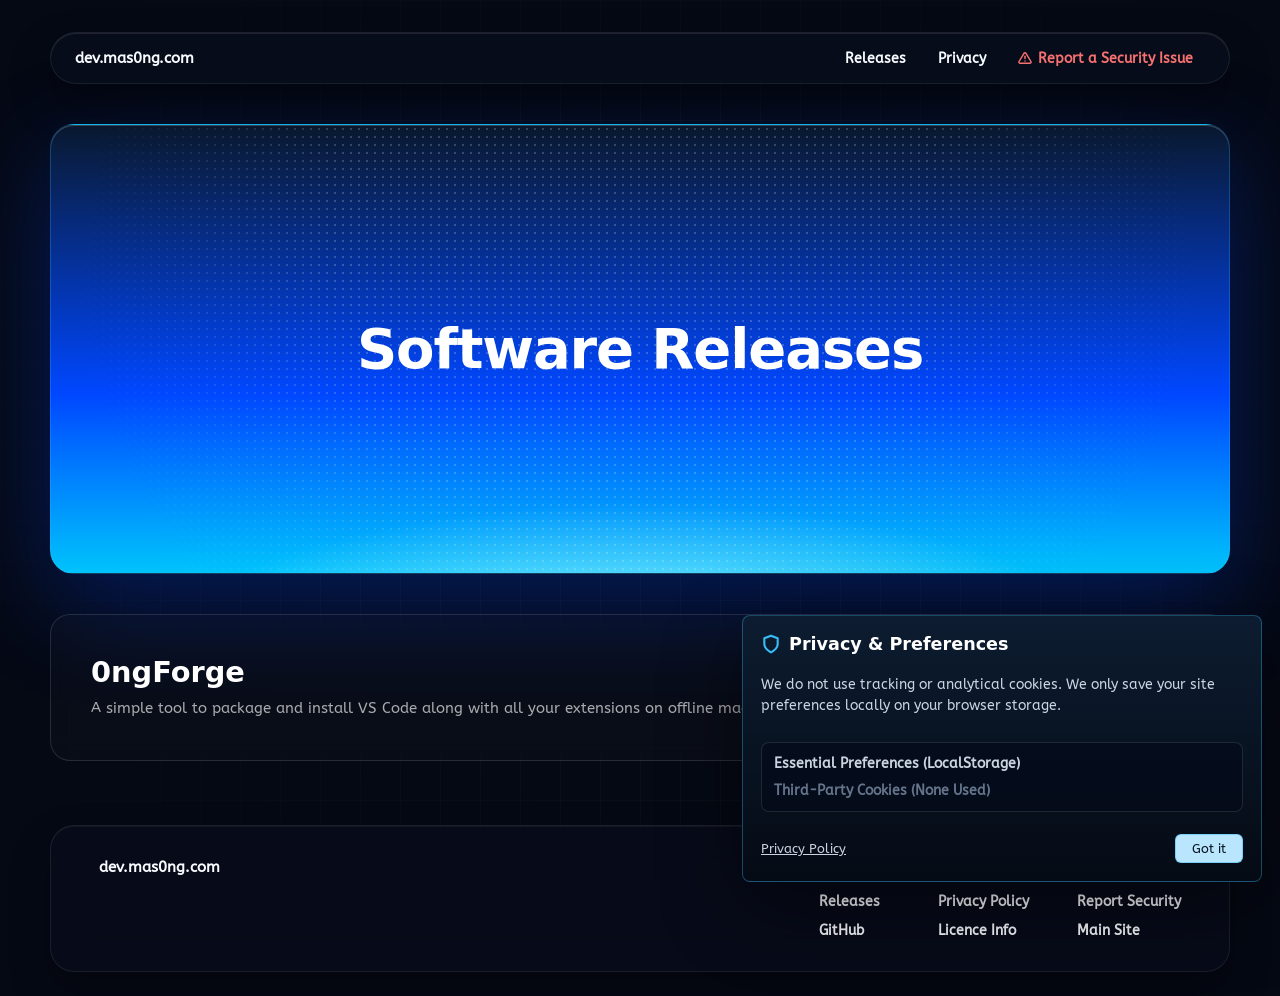
==== releases/index.html @ 33081a6c "Initial clean commit" ====
<!DOCTYPE html>
<html lang="en-GB">
<head>
  <meta charset="UTF-8" />
  <meta name="viewport" content="width=device-width, initial-scale=1.0" />
  <title>dev.mas0ng.com | Software Releases</title>
  <meta name="description" content="Software releases, changelogs, experiments, and developer projects from Mason." />
  <link class="canonical" href="https://dev.mas0ng.com/releases/" />
  <meta name="theme-color" content="#07111f" />
  <link rel="icon" type="image/svg+xml" href="https://mas0ng.com/public_assets/site_branding/favicon.svg" />
  <link rel="preconnect" href="https://fonts.gstatic.com" crossorigin />
  <link rel="preload" href="https://mas0ng.com/public_assets/fonts/etna.woff2" as="font" type="font/woff2" crossorigin />
  <link rel="stylesheet" href="https://fonts.googleapis.com/css2?family=ABeeZee:ital@0;1&display=swap" />
  <link rel="stylesheet" href="https://mas0ng.com/public_assets/site/css/site.css" />
  <link rel="stylesheet" href="/assets/dev.css" />
  <script src="/assets/navbar.js" defer></script>
  <script src="/assets/footer.js" defer></script>
  <script src="/assets/dev.js" defer></script>
  <style>
    .dev-banner-card {
      display: block;
      text-decoration: none;
      transition: transform 0.2s ease;
      width: min(100% - 48px, 1180px);
      margin: 0 auto;
    }
    .dev-banner-card:hover {
      transform: translateY(-3px);
    }
    .dev-outlined-card {
      width: 100%;
      padding: 40px;
      border: 1px solid rgba(255, 255, 255, 0.12); /* Clean white outline */
      border-radius: 20px;
      background: rgba(255, 255, 255, 0.02); /* Subtle glass background */
      backdrop-filter: blur(12px);
      -webkit-backdrop-filter: blur(12px);
      transition: border-color 0.2s ease, background 0.2s ease, box-shadow 0.2s ease;
      text-align: left;
    }
    .dev-banner-card:hover .dev-outlined-card {
      border-color: rgba(255, 255, 255, 0.35); /* Brighter outline on hover */
      background: rgba(255, 255, 255, 0.04);
      box-shadow: 0 20px 50px rgba(0, 0, 0, 0.35);
    }
    .dev-banner-content {
      display: flex;
      justify-content: space-between;
      align-items: center;
      width: 100%;
      flex-wrap: wrap;
      gap: 24px;
    }
  </style>
</head>
<body data-page="dev">
  <div id="site-main" class="dev-site">
    <div class="dev-backdrop" aria-hidden="true"></div>

    <main>
      <!-- Cool blue gradient header -->
      <section class="dev-hero" aria-labelledby="dev-title" style="margin-top: 40px; margin-bottom: 40px;">
        <div class="dev-hero__copy" style="max-width: 100%;">
          <h1 id="dev-title" style="font-size: clamp(2.2rem, 5vw, 3.5rem); margin: 0 auto; text-align: center;">Software Releases</h1>
        </div>
      </section>

      <div style="padding-bottom: 64px; display: flex; flex-direction: column; gap: 24px; align-items: center; width: 100%;">
        <!-- 0ngForge Outlined Banner -->
        <a href="/releases/0ngForge.html" class="dev-banner-card" aria-label="View 0ngForge Releases">
          <div class="dev-outlined-card">
            <div class="dev-banner-content">
              <div style="max-width: calc(100% - 180px); min-width: 280px;">
                <h2 style="font-size: 1.8rem; margin: 0 0 8px 0; color: #fff; font-family: var(--font-display);">0ngForge</h2>
                <p style="margin: 0; font-size: 0.95rem; color: rgba(255, 255, 255, 0.65); line-height: 1.5; font-weight: 500;">A simple tool to package and install VS Code along with all your extensions on offline machines using just a single archive file.</p>
              </div>
              <div class="nav-pill nav-pill--solid" style="display: inline-flex; align-items: center; gap: 8px; margin: 0; font-weight: 700; border-color: rgba(255, 255, 255, 0.25);">
                <span>View Releases</span>
                <svg width="16" height="16" viewBox="0 0 24 24" fill="none" stroke="currentColor" stroke-width="2.5" stroke-linecap="round" stroke-linejoin="round"><line x1="5" y1="12" x2="19" y2="12"></line><polyline points="12 5 19 12 12 19"></polyline></svg>
              </div>
            </div>
          </div>
        </a>
      </div>
    </main>
  </div>
</body>
</html>
---- assets/dev.css ----
@font-face {
  font-family: "Etna";
  src:
    url("https://mas0ng.com/public_assets/fonts/etna.woff2") format("woff2"),
    url("https://mas0ng.com/public_assets/fonts/etna.woff") format("woff");
  font-weight: 400 700;
  font-style: normal;
  font-display: swap;
}

:root {
  color-scheme: dark;
  --page: #050914;
  --page-2: #08111f;
  --surface: #0b1525;
  --surface-2: #111f33;
  --surface-3: #14243a;
  --text: #f8fbff;
  --muted: #a8b5c8;
  --soft: #74839a;
  --line: rgba(148, 163, 184, 0.22);
  --line-strong: rgba(56, 189, 248, 0.38);
  --blue: #38bdf8;
  --blue-2: #2563eb;
  --blue-3: #0ea5e9;
  --green: #22c55e;
  --card: rgba(10, 22, 39, 0.82);
  --font-display: "Etna", ui-sans-serif, system-ui, sans-serif;
  --font-body: "ABeeZee", ui-sans-serif, system-ui, -apple-system, BlinkMacSystemFont, "Segoe UI", sans-serif;
  --font-code: "SFMono-Regular", Consolas, "Liberation Mono", monospace;
}

*,
*::before,
*::after {
  box-sizing: border-box;
}

html {
  scroll-behavior: smooth;
  background: var(--page);
}

body[data-page="dev"] {
  min-height: 100svh;
  margin: 0;
  color: var(--text);
  font-family: var(--font-body);
  background: var(--page);
  overflow-x: hidden;
}

body[data-page="dev"] a {
  color: inherit;
  text-decoration: none;
}

body[data-page="dev"] button,
body[data-page="dev"] input {
  font: inherit;
}

body[data-page="dev"] h1,
body[data-page="dev"] h2,
body[data-page="dev"] h3,
body[data-page="dev"] p {
  margin-top: 0;
}

.dev-site {
  position: relative;
  min-height: 100svh;
  isolation: isolate;
  display: flex;
  flex-direction: column;
}

main {
  flex: 1 0 auto;
}

.dev-backdrop {
  position: fixed;
  inset: 0;
  z-index: -1;
  pointer-events: none;
  background-color: #050914;
}

.dev-backdrop::before,
.dev-backdrop::after {
  content: "";
  position: absolute;
  pointer-events: none;
}

.dev-backdrop::before {
  inset: 0;
  opacity: 0.15;
  background-image: 
    linear-gradient(rgba(255, 255, 255, 0.15) 1px, transparent 1px),
    linear-gradient(90deg, rgba(255, 255, 255, 0.15) 1px, transparent 1px);
  background-size: 40px 40px;
  mask-image: radial-gradient(circle at 50% 50%, black 40%, transparent 95%);
  -webkit-mask-image: radial-gradient(circle at 50% 50%, black 40%, transparent 95%);
}

.dev-backdrop::after {
  display: none;
}

.dev-nav {
  position: relative;
  z-index: 50;
  display: flex;
  align-items: center;
  justify-content: space-between;
  gap: 32px;
  width: min(100% - 48px, 1180px);
  min-height: 52px;
  margin: 32px auto 0;
  padding: 6px 24px;
  border: 1px solid rgba(255, 255, 255, 0.08);
  border-radius: 999px;
  background: rgba(10, 15, 30, 0.6);
  backdrop-filter: blur(20px);
  -webkit-backdrop-filter: blur(20px);
  box-shadow: 
    0 20px 40px rgba(0, 0, 0, 0.4),
    inset 0 1px 0 rgba(255, 255, 255, 0.1);
}

.dev-nav__brand,
.dev-nav__links {
  display: flex;
  align-items: center;
}

.dev-nav__brand {
  font-size: 0.95rem;
  font-weight: 800;
  color: #fff;
  letter-spacing: -0.01em;
  text-decoration: none;
}

.dev-nav__links {
  justify-content: flex-end;
  gap: 8px;
}

.dev-nav__links a,
.dev-nav__link {
  display: inline-flex;
  align-items: center;
  padding: 6px 12px;
  border-radius: 999px;
  color: rgba(255, 255, 255, 0.7);
  font-size: 0.85rem;
  font-weight: 700;
  transition: color 150ms, background 150ms;
}

.dev-nav__links a.dev-nav__link--red {
  color: #f87171 !important;
}

.dev-nav__links a.dev-nav__link--red:hover {
  color: #ef4444 !important;
  background: rgba(239, 68, 68, 0.1);
}

.nav-pill {
  display: inline-flex;
  align-items: center;
  justify-content: center;
  min-height: 36px;
  padding: 6px 18px;
  border-radius: 999px;
  font-size: 0.85rem;
  font-weight: 700;
  text-decoration: none;
  transition: background-color 150ms, border-color 150ms, color 150ms;
}

.nav-pill--outline {
  border: 1px solid rgba(255, 255, 255, 0.2);
  color: rgba(255, 255, 255, 0.8);
}

.nav-pill--outline:hover {
  border-color: rgba(255, 255, 255, 0.5);
  color: #fff;
  background: rgba(255, 255, 255, 0.05);
}

.nav-pill--solid {
  background: #fff;
  color: #050914 !important;
}

.nav-pill--solid:hover {
  background: rgba(255, 255, 255, 0.9);
}

.nav-pill--red {
  background: #ef4444;
  color: #fff !important;
  border: 1px solid #ef4444;
}

.nav-pill--red:hover {
  background: #dc2626;
  border-color: #dc2626;
}

.dev-nav__links a:hover,
.dev-nav__link:hover {
  background: rgba(255, 255, 255, 0.06);
  color: #fff;
}

.dev-button {
  display: inline-flex;
  align-items: center;
  justify-content: center;
  min-height: 42px;
  border-radius: 8px;
  font-weight: 900;
  transition: transform 160ms ease, border-color 160ms ease, background 160ms ease;
}

.dev-button:hover {
  transform: translateY(-2px);
}

.dev-hero {
  position: relative;
  display: grid;
  place-items: center;
  width: min(100% - 48px, 1180px);
  min-height: clamp(400px, 50vh, 500px);
  margin: 40px auto;
  padding: clamp(54px, 8vw, 96px) 24px;
  border: 1px solid rgba(56, 189, 248, 0.25);
  border-radius: 24px;
  background: linear-gradient(180deg, #0a192f 0%, #0047ff 60%, #00c3fc 100%);
  box-shadow: 
    0 30px 100px rgba(0, 71, 255, 0.3),
    inset 0 1px 0 rgba(255, 255, 255, 0.2);
  overflow: hidden;
}

.dev-hero::before,
.dev-hero::after {
  content: "";
  position: absolute;
  pointer-events: none;
}

.dev-hero::before {
  inset: 0;
  opacity: 0.25;
  background-image: radial-gradient(rgba(255, 255, 255, 0.8) 1px, transparent 1px);
  background-size: 8px 8px;
  mask-image: radial-gradient(circle at 50% 30%, #000 45%, transparent 85%);
  -webkit-mask-image: radial-gradient(circle at 50% 30%, #000 45%, transparent 85%);
}

.dev-hero::after {
  left: 0;
  right: 0;
  bottom: -100px;
  height: 200px;
  background: radial-gradient(ellipse at center bottom, rgba(255, 255, 255, 0.8), transparent 60%);
  opacity: 0.9;
  z-index: 1;
}

.dev-hero__copy {
  position: relative;
  z-index: 2;
  display: grid;
  justify-items: center;
  text-align: center;
}

.dev-hero h1 {
  max-width: 840px;
  margin: 0 0 28px 0;
  color: #fff;
  font-family: var(--font-display);
  font-size: clamp(3rem, 6.5vw, 5.2rem);
  line-height: 1.12;
  letter-spacing: -0.02em;
}

.dev-hero__lead {
  max-width: 52ch;
  margin: 0 0 36px 0;
  color: rgba(255, 255, 255, 0.85);
  font-size: clamp(0.95rem, 1.8vw, 1.15rem);
  line-height: 1.7;
  font-weight: 500;
}

.dev-actions {
  display: flex;
  flex-wrap: wrap;
  gap: 10px;
  margin: 0;
}

.dev-button {
  padding: 12px 18px;
  border: 1px solid transparent;
  font-size: 0.92rem;
}

.dev-button--primary {
  min-height: 48px;
  padding-inline: 26px;
  border-radius: 999px;
  color: #111 !important;
  background: #fff;
  box-shadow: 0 16px 40px rgba(15, 23, 42, 0.22);
}

.dev-button--primary:visited {
  color: #111 !important;
}

.dev-button--ghost {
  border-color: rgba(148, 163, 184, 0.28);
  color: #fff;
  background: rgba(15, 23, 42, 0.72);
}

.dev-kicker {
  margin: 0 0 8px;
  color: #93c5fd;
  font-family: var(--font-code);
  font-size: 0.74rem;
  font-weight: 900;
  letter-spacing: 0.1em;
  text-transform: uppercase;
}

.dev-terminal__muted {
  color: #cbd5e1;
}

.dev-section {
  position: relative;
  width: min(100% - 36px, 1220px);
  margin: 0 auto;
  padding: clamp(34px, 6vw, 62px) 0;
  color: var(--text);
}

.dev-page-hero {
  width: min(100% - 48px, 1180px);
  margin: 0 auto;
  padding: clamp(64px, 10vw, 118px) 0 clamp(34px, 6vw, 64px);
}

.dev-page-hero h1 {
  max-width: 760px;
  margin: 0;
  color: #fff;
  font-family: var(--font-display);
  font-size: clamp(2.5rem, 7vw, 5rem);
  line-height: 1;
}

.dev-breadcrumb {
  display: flex;
  flex-wrap: wrap;
  gap: 8px;
  align-items: center;
  margin: 0 0 20px;
  color: var(--soft);
  font-family: var(--font-code);
  font-size: 0.82rem;
}

.dev-breadcrumb a {
  color: #bfdbfe;
}

.dev-section::before {
  content: "";
  position: absolute;
  inset: 0 -28px;
  z-index: -1;
  border: 1px solid rgba(148, 163, 184, 0.16);
  border-radius: 8px;
  background: linear-gradient(180deg, rgba(12, 24, 42, 0.5), rgba(7, 15, 28, 0.42));
}

.dev-section + .dev-section {
  margin-top: 24px;
}

.dev-section__header,
.dev-section--split {
  display: grid;
  grid-template-columns: minmax(0, 1fr) minmax(280px, 430px);
  gap: 22px;
  align-items: end;
}

.dev-section h2 {
  max-width: 760px;
  margin: 0;
  color: #fff;
  font-family: var(--font-display);
  font-size: clamp(1.9rem, 5vw, 3.25rem);
  line-height: 1.05;
}

.dev-section--simple::before {
  display: none;
}

.dev-section__lead {
  margin: 0;
  color: var(--muted);
  font-size: 1rem;
  line-height: 1.65;
}

.bento-grid {
  display: grid;
  grid-template-columns: repeat(3, 1fr);
  grid-template-rows: repeat(2, minmax(280px, auto));
  gap: 24px;
  width: min(100% - 48px, 1180px);
  margin: 64px auto 48px;
}

.bento-card {
  position: relative;
  display: flex;
  flex-direction: column;
  justify-content: flex-end;
  padding: 36px;
  border: 1px solid rgba(255, 255, 255, 0.1);
  border-radius: 20px;
  background: linear-gradient(135deg, rgba(255, 255, 255, 0.05), rgba(255, 255, 255, 0.01));
  backdrop-filter: blur(12px);
  color: #fff;
  text-decoration: none;
  overflow: hidden;
  transition: transform 300ms ease, border-color 300ms ease, box-shadow 300ms ease;
  box-shadow: 0 16px 32px rgba(0, 0, 0, 0.2);
}

.bento-card::before {
  content: "";
  position: absolute;
  inset: 0;
  background: radial-gradient(circle at top right, rgba(255, 255, 255, 0.1), transparent 60%);
  opacity: 0;
  transition: opacity 300ms ease;
}

.bento-card:hover {
  transform: translateY(-4px);
  border-color: rgba(255, 255, 255, 0.3);
  box-shadow: 0 24px 64px rgba(0, 0, 0, 0.3);
}

.bento-card:hover::before {
  opacity: 1;
}

.bento-card__inner {
  position: relative;
  z-index: 1;
}

.bento-card h3 {
  margin: 0 0 8px;
  font-family: var(--font-display);
  font-size: 2.2rem;
  line-height: 1.1;
}

.bento-card p {
  margin: 0;
  color: rgba(255, 255, 255, 0.7);
  font-size: 1.05rem;
  line-height: 1.5;
}

.bento-card--wide {
  grid-column: span 2;
  background: linear-gradient(135deg, rgba(2, 132, 199, 0.2), rgba(15, 23, 42, 0.4));
}

.bento-card--square {
  grid-column: span 1;
}

.project-grid {
  display: grid;
  grid-template-columns: repeat(auto-fit, minmax(300px, 1fr));
  gap: 16px;
  margin-top: 28px;
}

.project-card {
  position: relative;
  display: flex;
  flex-direction: column;
  min-height: 320px;
  padding: 32px;
  border: 1px solid rgba(56, 189, 248, 0.15);
  border-radius: 16px;
  background:
    radial-gradient(circle at top right, rgba(56, 189, 248, 0.12), transparent 400px),
    linear-gradient(135deg, rgba(15, 30, 51, 0.6), rgba(5, 12, 24, 0.8));
  backdrop-filter: blur(12px);
  box-shadow: 0 24px 60px rgba(0, 0, 0, 0.4);
  overflow: hidden;
}

.project-card::after {
  content: "";
  position: absolute;
  inset: 0;
  border-radius: inherit;
  padding: 1px;
  background: linear-gradient(135deg, rgba(255,255,255,0.1), transparent 50%, rgba(255,255,255,0.05));
  -webkit-mask: linear-gradient(#fff 0 0) content-box, linear-gradient(#fff 0 0);
  -webkit-mask-composite: xor;
  mask-composite: exclude;
  pointer-events: none;
}

.project-card > * {
  position: relative;
  z-index: 1;
}

.project-card__content {
  display: flex;
  flex-direction: column;
  height: 100%;
  gap: 20px;
}

.project-card--link {
  color: inherit;
  text-decoration: none;
  transition: transform 300ms cubic-bezier(0.4, 0, 0.2, 1), box-shadow 300ms ease;
}

.project-card--link:hover {
  transform: translateY(-4px);
  box-shadow: 0 32px 80px rgba(56, 189, 248, 0.15);
}

.project-card--link:hover::after {
  background: linear-gradient(135deg, rgba(56, 189, 248, 0.4), transparent 50%, rgba(56, 189, 248, 0.1));
}

.project-card--featured {
  grid-column: 1 / -1;
}

.project-grid--home .project-card {
  max-width: 800px;
}

.project-card__top {
  display: flex;
  flex-wrap: wrap;
  justify-content: space-between;
  gap: 8px;
}

.project-card__brand {
  display: flex;
  align-items: center;
  gap: 16px;
}

.project-card__icon {
  display: grid;
  place-items: center;
  width: 64px;
  height: 64px;
  border: 1px solid rgba(255, 255, 255, 0.1);
  border-radius: 12px;
  color: #fff;
  background: linear-gradient(135deg, #38bdf8, #0284c7);
  font-family: var(--font-display);
  font-weight: 900;
  font-size: 1.4rem;
  box-shadow: 0 12px 32px rgba(56, 189, 248, 0.3);
}

.project-card h3 {
  margin: 0;
  color: #fff;
  font-family: var(--font-display);
  font-size: clamp(1.8rem, 4vw, 2.4rem);
}

.project-card p {
  margin: 0;
  color: #94a3b8;
  font-size: 1.05rem;
  line-height: 1.6;
}

.project-card__bottom {
  display: flex;
  flex-wrap: wrap;
  align-items: center;
  justify-content: space-between;
  gap: 16px;
  margin-top: auto;
  padding-top: 24px;
  border-top: 1px solid rgba(255, 255, 255, 0.08);
}

.project-card__meta {
  color: #64748b;
  font-size: 0.85rem;
  font-weight: 600;
}

.project-card__stats {
  display: flex;
  gap: 16px;
}

.project-card__stats div {
  display: flex;
  flex-direction: column;
  gap: 4px;
}

.project-card__stats dt {
  color: #64748b;
  font-size: 0.75rem;
  font-weight: 700;
  text-transform: uppercase;
  letter-spacing: 0.05em;
}

.project-card__stats dd {
  margin: 0;
  color: #e2e8f0;
  font-weight: 600;
  font-size: 0.95rem;
}

.project-card__cta {
  color: #38bdf8;
  font-weight: 700;
  transition: color 150ms ease;
}

.project-card--link:hover .project-card__cta {
  color: #7dd3fc;
}

.dev-card,
.dev-principles article {
  border: 1px solid rgba(148, 163, 184, 0.18);
  border-radius: 8px;
  background: linear-gradient(180deg, rgba(15, 30, 51, 0.86), rgba(7, 15, 28, 0.9));
  box-shadow: 0 18px 44px rgba(0, 0, 0, 0.28);
}

.dev-card h3,
.dev-principles h3 {
  margin: 10px 0 8px;
  color: #fff;
  font-family: var(--font-display);
  line-height: 1.16;
}

.dev-card p,
.dev-principles p {
  margin: 0;
  color: #b6c3d4;
  line-height: 1.58;
}

.dev-search {
  display: grid;
  gap: 6px;
  color: var(--muted);
  font-size: 0.78rem;
  font-weight: 850;
}

.dev-search input {
  width: 100%;
  min-height: 48px;
  padding: 11px 13px;
  border: 1px solid rgba(56, 189, 248, 0.26);
  border-radius: 8px;
  color: #e5f6ff;
  background: rgba(2, 6, 23, 0.72);
}

.dev-search input::placeholder {
  color: #64748b;
}

.dev-filter {
  display: flex;
  flex-wrap: wrap;
  gap: 8px;
  margin: 24px 0;
}

.dev-filter button,
.cookie-banner button,
.dev-footer__button {
  min-height: 40px;
  padding: 8px 12px;
  border: 1px solid rgba(148, 163, 184, 0.22);
  border-radius: 8px;
  color: #dbeafe;
  background: rgba(15, 23, 42, 0.74);
  cursor: pointer;
  font-weight: 900;
}

.dev-filter button:hover,
.cookie-banner button:hover,
.dev-footer__button:hover {
  border-color: rgba(56, 189, 248, 0.44);
  background: rgba(56, 189, 248, 0.1);
}

.dev-filter button.is-active {
  border-color: rgba(56, 189, 248, 0.58);
  color: #03111f;
  background: #bae6fd;
}

.dev-release-grid {
  display: grid;
  grid-template-columns: repeat(auto-fit, minmax(260px, 1fr));
  gap: 16px;
}

.dev-card {
  display: grid;
  align-content: start;
  gap: 12px;
  min-height: 250px;
  padding: 18px;
}

.dev-card__top,
.dev-card__meta,
.dev-card__tags,
.dev-card__links {
  display: flex;
  flex-wrap: wrap;
  gap: 8px;
}

.dev-card__top {
  align-items: start;
  justify-content: space-between;
}

.dev-card__meta {
  color: var(--muted);
  font-family: var(--font-code);
  font-size: 0.76rem;
  font-weight: 800;
}

.dev-card__type,
.dev-card__status,
.dev-card__tag {
  display: inline-flex;
  align-items: center;
  border-radius: 8px;
  font-family: var(--font-code);
  font-weight: 850;
}

.dev-card__type,
.dev-card__status {
  min-height: 26px;
  padding: 4px 8px;
  font-size: 0.68rem;
  text-transform: uppercase;
}

.dev-card__type {
  border: 1px solid rgba(56, 189, 248, 0.36);
  color: #bae6fd;
  background: rgba(8, 47, 73, 0.46);
}

.dev-card__status {
  border: 1px solid rgba(34, 197, 94, 0.35);
  color: #bbf7d0;
  background: rgba(20, 83, 45, 0.38);
}

.dev-card__tag {
  padding: 5px 8px;
  border: 1px solid rgba(148, 163, 184, 0.13);
  color: #cbd5e1;
  background: rgba(15, 23, 42, 0.72);
  font-size: 0.7rem;
}

.dev-card__links {
  margin-top: auto;
}

.dev-card__link {
  display: inline-flex;
  align-items: center;
  min-height: 34px;
  padding: 7px 10px;
  border: 1px solid rgba(56, 189, 248, 0.28);
  border-radius: 8px;
  color: #e0f2fe;
  background: rgba(8, 47, 73, 0.34);
  font-size: 0.8rem;
  font-weight: 900;
}

.dev-card__link:hover {
  border-color: rgba(56, 189, 248, 0.52);
  background: rgba(14, 165, 233, 0.2);
}

.dev-card--empty {
  grid-column: 1 / -1;
  min-height: 140px;
  place-items: center;
  text-align: center;
}

.dev-card--loading span {
  display: block;
  height: 16px;
  border-radius: 8px;
  background: linear-gradient(90deg, rgba(15, 23, 42, 0.9), rgba(56, 189, 248, 0.36), rgba(15, 23, 42, 0.9));
  background-size: 220% 100%;
  animation: dev-shimmer 1.2s linear infinite;
}

.dev-card--loading span:first-child {
  width: 42%;
}

.dev-card--loading span:nth-child(2) {
  width: 88%;
}

.dev-card--loading span:nth-child(3) {
  width: 64%;
}

.dev-section--split {
  align-items: start;
}

.dev-principles {
  display: grid;
  gap: 12px;
}

.dev-principles article {
  padding: 18px;
}

.dev-footer {
  position: static;
  width: min(100% - 48px, 1180px);
  max-width: none;
  margin: auto auto 24px auto;
  padding: 32px 48px;
  border: 1px solid rgba(255, 255, 255, 0.08);
  border-radius: 24px;
  background: rgba(10, 15, 30, 0.5);
  backdrop-filter: blur(20px);
  -webkit-backdrop-filter: blur(20px);
  box-shadow: 
    0 20px 40px rgba(0, 0, 0, 0.3),
    inset 0 1px 0 rgba(255, 255, 255, 0.05);
  display: flex;
  justify-content: space-between;
  align-items: flex-start;
  gap: 48px;
}

.dev-footer__brand-group {
  display: flex;
  flex-direction: column;
}

.dev-footer__brand {
  font-size: 0.95rem;
  font-weight: 800;
  color: #fff;
  text-decoration: none;
}

.dev-footer__section-title {
  font-size: 0.8rem;
  font-weight: 800;
  text-transform: uppercase;
  letter-spacing: 0.05em;
  color: rgba(255, 255, 255, 0.4);
  margin-bottom: 8px;
}

.dev-footer__columns {
  display: flex;
  gap: 48px;
}

.dev-footer__col {
  display: flex;
  flex-direction: column;
  gap: 12px;
}

.dev-footer__col a {
  color: rgba(255, 255, 255, 0.6);
  font-size: 0.85rem;
  font-weight: 700;
  text-decoration: none;
  transition: color 150ms;
}

.dev-footer__col a:hover {
  color: #fff;
}

.cookie-banner {
  position: fixed;
  right: 18px;
  bottom: 18px;
  z-index: 30;
  display: grid;
  grid-template-columns: minmax(0, 1fr);
  gap: 14px;
  width: min(calc(100% - 36px), 520px);
  padding: 18px;
  border: 1px solid rgba(56, 189, 248, 0.35);
  border-radius: 8px;
  color: var(--text);
  background:
    linear-gradient(180deg, rgba(13, 28, 49, 0.96), rgba(5, 10, 20, 0.96)),
    var(--surface);
  box-shadow: 0 26px 80px rgba(0, 0, 0, 0.48);
}

.cookie-banner[hidden] {
  display: none;
}

.cookie-banner h2 {
  margin: 0 0 6px;
  color: #fff;
  font-family: var(--font-display);
}

.cookie-banner p {
  margin-bottom: 0;
  color: #cbd5e1;
  line-height: 1.55;
}

.cookie-banner__options {
  display: grid;
  gap: 10px;
  padding: 12px;
  border: 1px solid rgba(148, 163, 184, 0.18);
  border-radius: 8px;
  background: rgba(2, 6, 23, 0.42);
}

.cookie-banner__options[hidden] {
  display: none;
}

.cookie-banner__options label {
  display: flex;
  align-items: center;
  gap: 10px;
  color: #dbeafe;
  font-size: 0.9rem;
  font-weight: 800;
}

.cookie-banner__actions {
  display: flex;
  flex-wrap: wrap;
  justify-content: flex-end;
  gap: 8px;
}

.cookie-banner__actions button {
  border-color: rgba(56, 189, 248, 0.52);
  color: #03111f;
  background: #bae6fd;
}

.dev-search input:focus-visible,
.dev-filter button:focus-visible,
.dev-button:focus-visible,
.dev-nav a:focus-visible,
.dev-card__link:focus-visible,
.cookie-banner button:focus-visible,
.cookie-banner input:focus-visible,
.dev-footer__button:focus-visible {
  outline: 3px solid rgba(56, 189, 248, 0.42);
  outline-offset: 3px;
}

@keyframes dev-shimmer {
  to {
    background-position: -220% 0;
  }
}

.mobile-block-screen {
  display: none;
}

@media (max-width: 900px) {
  .dev-nav,
  main,
  .dev-footer,
  .cookie-banner {
    display: none !important;
  }

  .mobile-block-screen {
    display: flex !important;
    flex-direction: column;
    align-items: center;
    justify-content: center;
    flex: 1;
    padding: 32px 24px;
  }
}

@media (prefers-reduced-motion: reduce) {
  html {
    scroll-behavior: auto;
  }

  .dev-card--loading span {
    animation: none;
  }

  .dev-button {
    transition: none;
  }
}
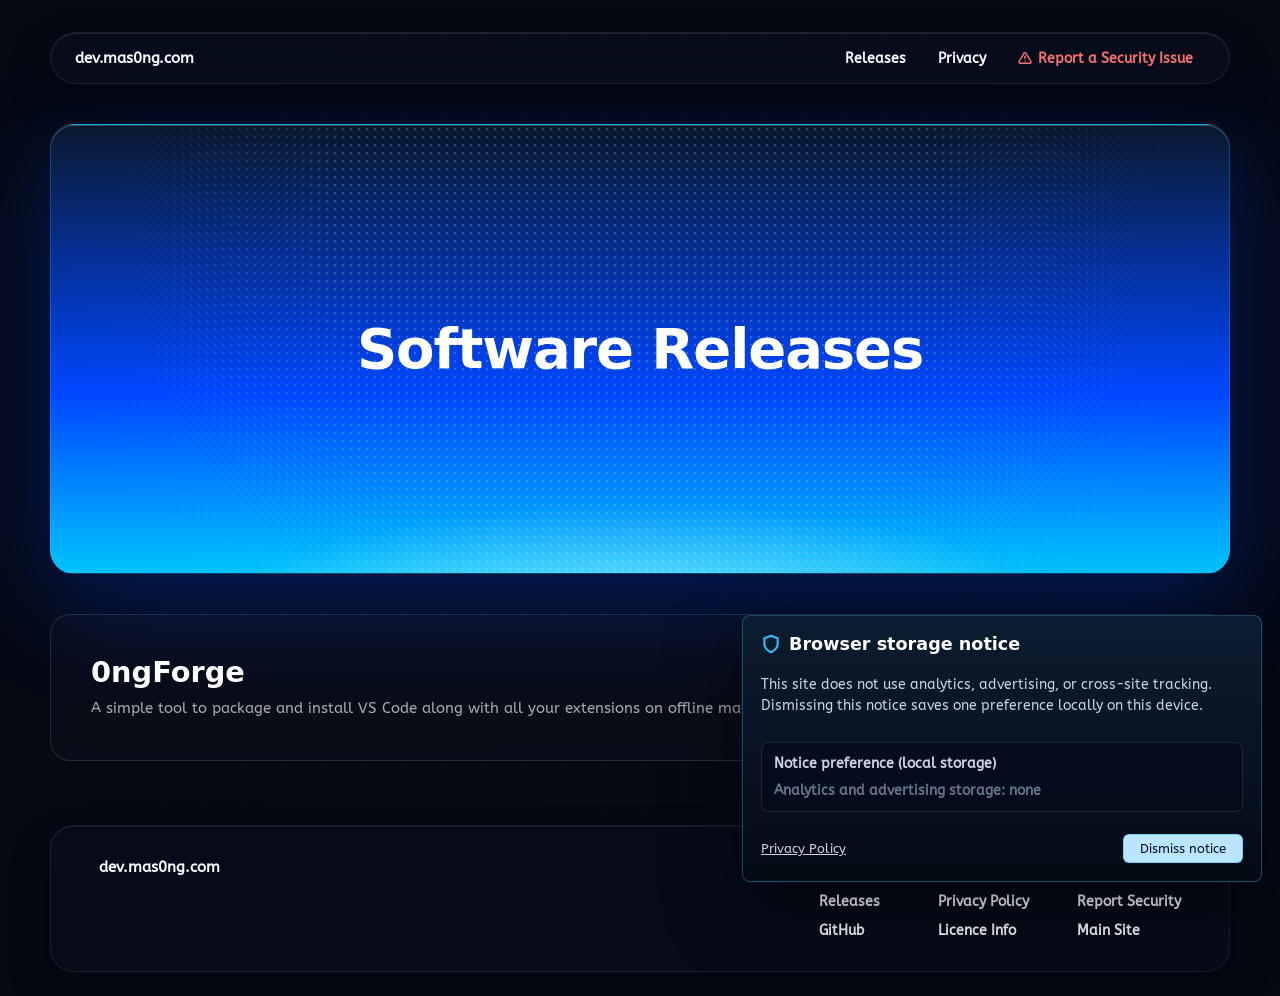
==== commit fdad9114: "Smart 404 routing" ====
--- a/releases/index.html
+++ b/releases/index.html
@@ -4,8 +4,23 @@
   <meta charset="UTF-8" />
   <meta name="viewport" content="width=device-width, initial-scale=1.0" />
   <title>dev.mas0ng.com | Software Releases</title>
-  <meta name="description" content="Software releases, changelogs, experiments, and developer projects from Mason." />
-  <link class="canonical" href="https://dev.mas0ng.com/releases/" />
+  <meta name="description" content="Software releases, changelogs, experiments, and code projects from Mason." />
+  <link rel="canonical" href="https://dev.mas0ng.com/releases/" />
+  <meta property="og:type" content="website" />
+  <meta property="og:site_name" content="dev.mas0ng.com" />
+  <meta property="og:title" content="Software releases | dev.mas0ng.com" />
+  <meta property="og:description" content="Software releases, changelogs, experiments, and code projects from Mason." />
+  <meta property="og:url" content="https://dev.mas0ng.com/releases/" />
+  <meta property="og:image" content="https://mas0ng.com/public_assets/site_branding/meta/dev-social-1200x630.png" />
+  <meta property="og:image:width" content="1200" />
+  <meta property="og:image:height" content="630" />
+  <meta property="og:image:type" content="image/png" />
+  <meta property="og:image:alt" content="Software releases on dev.mas0ng.com" />
+  <meta name="twitter:card" content="summary_large_image" />
+  <meta name="twitter:title" content="Software releases | dev.mas0ng.com" />
+  <meta name="twitter:description" content="Software releases, changelogs, experiments, and code projects from Mason." />
+  <meta name="twitter:image" content="https://mas0ng.com/public_assets/site_branding/meta/dev-social-1200x630.png" />
+  <meta name="twitter:image:alt" content="Software releases on dev.mas0ng.com" />
   <meta name="theme-color" content="#07111f" />
   <link rel="icon" type="image/svg+xml" href="https://mas0ng.com/public_assets/site_branding/favicon.svg" />
   <link rel="preconnect" href="https://fonts.gstatic.com" crossorigin />
--- a/assets/dev.css
+++ b/assets/dev.css
@@ -1070,3 +1070,40 @@
     transition: none;
   }
 }
+
+/* Cross-site result shown only when the Search API finds this path on mas0ng.com. */
+.main-page-suggestion {
+  position: relative;
+  z-index: 10;
+  display: grid;
+  grid-template-columns: auto minmax(0, 1fr);
+  align-items: start;
+  gap: 14px;
+  width: min(calc(100% - 48px), 760px);
+  margin: 18px auto 0;
+  padding: 16px;
+  border: 1px solid rgba(56, 189, 248, .34);
+  border-radius: 14px;
+  background: linear-gradient(135deg, rgba(17, 31, 51, .96), rgba(8, 17, 31, .96));
+  box-shadow: 0 18px 44px rgba(0, 0, 0, .28);
+}
+
+.main-page-suggestion[hidden] { display: none; }
+.main-page-suggestion__icon { display: grid; place-items: center; width: 44px; height: 44px; border-radius: 12px; background: rgba(56, 189, 248, .13); color: var(--blue); }
+.main-page-suggestion__icon svg { width: 22px; height: 22px; fill: none; stroke: currentColor; stroke-width: 1.8; stroke-linecap: round; }
+.main-page-suggestion__copy { min-width: 0; }
+.main-page-suggestion__copy > p { display: flex; flex-wrap: wrap; gap: 3px 8px; margin: 0 0 10px; font-size: .76rem; line-height: 1.45; }
+.main-page-suggestion__copy > p strong { color: #7dd3fc; }
+.main-page-suggestion__copy > p span { color: var(--muted); }
+.main-page-suggestion__link { display: flex; align-items: center; justify-content: space-between; gap: 14px; min-width: 0; padding: 11px 13px; border: 1px solid rgba(56, 189, 248, .2); border-radius: 10px; background: rgba(2, 6, 23, .32); transition: border-color .18s ease, background .18s ease, transform .18s ease; }
+.main-page-suggestion__link:hover { border-color: rgba(56, 189, 248, .55); background: rgba(14, 165, 233, .08); transform: translateY(-1px); }
+.main-page-suggestion__result { display: grid; min-width: 0; gap: 2px; }
+.main-page-suggestion__result strong, .main-page-suggestion__result > span { overflow: hidden; text-overflow: ellipsis; white-space: nowrap; }
+.main-page-suggestion__result strong { font-family: var(--font-display); font-size: .95rem; line-height: 1.35; }
+.main-page-suggestion__result > span { color: #7dd3fc; font-family: var(--font-code); font-size: .7rem; }
+.main-page-suggestion__arrow { flex: none; width: 18px; height: 18px; fill: none; stroke: var(--blue); stroke-width: 2; stroke-linecap: round; stroke-linejoin: round; transition: transform .18s ease; }
+.main-page-suggestion__link:hover .main-page-suggestion__arrow { transform: translateX(3px); }
+
+@media (max-width: 900px) {
+  .main-page-suggestion { display: none !important; }
+}
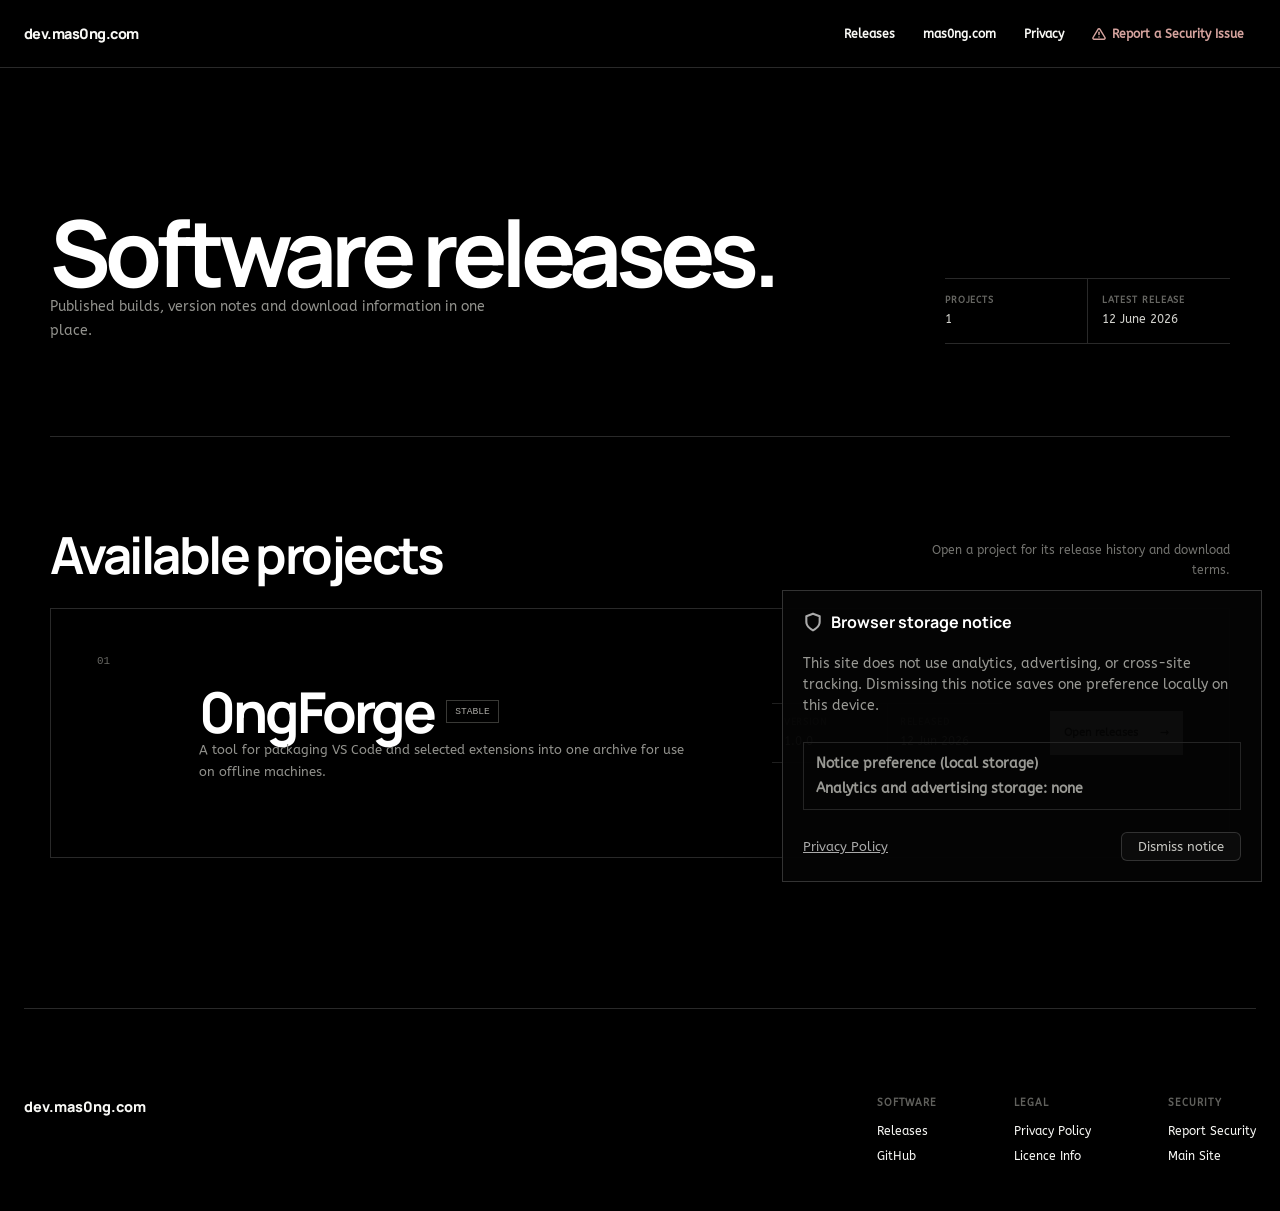
==== commit 646740e0: "New design style and purge of old stale files" ====
--- a/releases/index.html
+++ b/releases/index.html
@@ -21,82 +21,53 @@
   <meta name="twitter:description" content="Software releases, changelogs, experiments, and code projects from Mason." />
   <meta name="twitter:image" content="https://mas0ng.com/public_assets/site_branding/meta/dev-social-1200x630.png" />
   <meta name="twitter:image:alt" content="Software releases on dev.mas0ng.com" />
-  <meta name="theme-color" content="#07111f" />
+  <meta name="theme-color" content="#000000" />
   <link rel="icon" type="image/svg+xml" href="https://mas0ng.com/public_assets/site_branding/favicon.svg" />
   <link rel="preconnect" href="https://fonts.gstatic.com" crossorigin />
   <link rel="preload" href="https://mas0ng.com/public_assets/fonts/etna.woff2" as="font" type="font/woff2" crossorigin />
-  <link rel="stylesheet" href="https://fonts.googleapis.com/css2?family=ABeeZee:ital@0;1&display=swap" />
+  <link rel="stylesheet" href="https://fonts.googleapis.com/css2?family=ABeeZee:ital@0;1&family=Manrope:wght@500;600;700;800&display=swap" />
   <link rel="stylesheet" href="https://mas0ng.com/public_assets/site/css/site.css" />
-  <link rel="stylesheet" href="/assets/dev.css" />
-  <script src="/assets/navbar.js" defer></script>
-  <script src="/assets/footer.js" defer></script>
-  <script src="/assets/dev.js" defer></script>
-  <style>
-    .dev-banner-card {
-      display: block;
-      text-decoration: none;
-      transition: transform 0.2s ease;
-      width: min(100% - 48px, 1180px);
-      margin: 0 auto;
-    }
-    .dev-banner-card:hover {
-      transform: translateY(-3px);
-    }
-    .dev-outlined-card {
-      width: 100%;
-      padding: 40px;
-      border: 1px solid rgba(255, 255, 255, 0.12); /* Clean white outline */
-      border-radius: 20px;
-      background: rgba(255, 255, 255, 0.02); /* Subtle glass background */
-      backdrop-filter: blur(12px);
-      -webkit-backdrop-filter: blur(12px);
-      transition: border-color 0.2s ease, background 0.2s ease, box-shadow 0.2s ease;
-      text-align: left;
-    }
-    .dev-banner-card:hover .dev-outlined-card {
-      border-color: rgba(255, 255, 255, 0.35); /* Brighter outline on hover */
-      background: rgba(255, 255, 255, 0.04);
-      box-shadow: 0 20px 50px rgba(0, 0, 0, 0.35);
-    }
-    .dev-banner-content {
-      display: flex;
-      justify-content: space-between;
-      align-items: center;
-      width: 100%;
-      flex-wrap: wrap;
-      gap: 24px;
-    }
-  </style>
+  <link rel="stylesheet" href="/assets/dev.css?v=20260719-dev4" />
+  <script src="/assets/navbar.js?v=20260719-dev4" defer></script>
+  <script src="/assets/footer.js?v=20260719-dev4" defer></script>
+  <script src="/assets/dev.js?v=20260719-dev4" defer></script>
 </head>
 <body data-page="dev">
   <div id="site-main" class="dev-site">
-    <div class="dev-backdrop" aria-hidden="true"></div>
-
     <main>
-      <!-- Cool blue gradient header -->
-      <section class="dev-hero" aria-labelledby="dev-title" style="margin-top: 40px; margin-bottom: 40px;">
-        <div class="dev-hero__copy" style="max-width: 100%;">
-          <h1 id="dev-title" style="font-size: clamp(2.2rem, 5vw, 3.5rem); margin: 0 auto; text-align: center;">Software Releases</h1>
+      <section class="release-overview" aria-labelledby="dev-title">
+        <div class="release-overview__copy">
+          <h1 id="dev-title">Software releases.</h1>
+          <p>Published builds, version notes and download information in one place.</p>
         </div>
+        <dl class="release-overview__summary" aria-label="Release archive summary">
+          <div><dt>Projects</dt><dd>1</dd></div>
+          <div><dt>Latest release</dt><dd>12 June 2026</dd></div>
+        </dl>
       </section>
 
-      <div style="padding-bottom: 64px; display: flex; flex-direction: column; gap: 24px; align-items: center; width: 100%;">
-        <!-- 0ngForge Outlined Banner -->
-        <a href="/releases/0ngForge.html" class="dev-banner-card" aria-label="View 0ngForge Releases">
-          <div class="dev-outlined-card">
-            <div class="dev-banner-content">
-              <div style="max-width: calc(100% - 180px); min-width: 280px;">
-                <h2 style="font-size: 1.8rem; margin: 0 0 8px 0; color: #fff; font-family: var(--font-display);">0ngForge</h2>
-                <p style="margin: 0; font-size: 0.95rem; color: rgba(255, 255, 255, 0.65); line-height: 1.5; font-weight: 500;">A simple tool to package and install VS Code along with all your extensions on offline machines using just a single archive file.</p>
-              </div>
-              <div class="nav-pill nav-pill--solid" style="display: inline-flex; align-items: center; gap: 8px; margin: 0; font-weight: 700; border-color: rgba(255, 255, 255, 0.25);">
-                <span>View Releases</span>
-                <svg width="16" height="16" viewBox="0 0 24 24" fill="none" stroke="currentColor" stroke-width="2.5" stroke-linecap="round" stroke-linejoin="round"><line x1="5" y1="12" x2="19" y2="12"></line><polyline points="12 5 19 12 12 19"></polyline></svg>
-              </div>
+      <section class="release-catalog" aria-labelledby="projects-title">
+        <header class="release-catalog__header">
+          <h2 id="projects-title">Available projects</h2>
+          <p>Open a project for its release history and download terms.</p>
+        </header>
+
+        <a href="/releases/0ngForge.html" class="release-entry" aria-label="Open 0ngForge releases">
+          <span class="release-entry__index">01</span>
+          <div class="release-entry__copy">
+            <div class="release-entry__title-row">
+              <h3>0ngForge</h3>
+              <span class="release-entry__status">Stable</span>
             </div>
+            <p>A tool for packaging VS Code and selected extensions into one archive for use on offline machines.</p>
           </div>
+          <dl class="release-entry__facts">
+            <div><dt>Version</dt><dd>1.0.0</dd></div>
+            <div><dt>Released</dt><dd>12 Jun 2026</dd></div>
+          </dl>
+          <span class="release-entry__action">Open releases <span aria-hidden="true">&rarr;</span></span>
         </a>
-      </div>
+      </section>
     </main>
   </div>
 </body>
--- a/assets/dev.css
+++ b/assets/dev.css
@@ -1,8 +1,6 @@
 @font-face {
   font-family: "Etna";
-  src:
-    url("https://mas0ng.com/public_assets/fonts/etna.woff2") format("woff2"),
-    url("https://mas0ng.com/public_assets/fonts/etna.woff") format("woff");
+  src: url("https://mas0ng.com/public_assets/fonts/etna.woff2") format("woff2");
   font-weight: 400 700;
   font-style: normal;
   font-display: swap;
@@ -10,24 +8,17 @@
 
 :root {
   color-scheme: dark;
-  --page: #050914;
-  --page-2: #08111f;
-  --surface: #0b1525;
-  --surface-2: #111f33;
-  --surface-3: #14243a;
-  --text: #f8fbff;
-  --muted: #a8b5c8;
-  --soft: #74839a;
-  --line: rgba(148, 163, 184, 0.22);
-  --line-strong: rgba(56, 189, 248, 0.38);
-  --blue: #38bdf8;
-  --blue-2: #2563eb;
-  --blue-3: #0ea5e9;
-  --green: #22c55e;
-  --card: rgba(10, 22, 39, 0.82);
-  --font-display: "Etna", ui-sans-serif, system-ui, sans-serif;
-  --font-body: "ABeeZee", ui-sans-serif, system-ui, -apple-system, BlinkMacSystemFont, "Segoe UI", sans-serif;
-  --font-code: "SFMono-Regular", Consolas, "Liberation Mono", monospace;
+  --dev-black: #000;
+  --dev-ink: #111;
+  --dev-paper: #dedbd2;
+  --dev-paper-light: #efede7;
+  --dev-white: #f8f8f5;
+  --dev-grey: #92928d;
+  --dev-line-dark: rgba(255, 255, 255, 0.16);
+  --dev-line-light: rgba(17, 17, 17, 0.2);
+  --dev-heading: "Manrope", ui-sans-serif, system-ui, sans-serif;
+  --dev-body: "ABeeZee", ui-sans-serif, system-ui, sans-serif;
+  --dev-code: "SFMono-Regular", Consolas, "Liberation Mono", monospace;
 }
 
 *,
@@ -38,16 +29,16 @@
 
 html {
   scroll-behavior: smooth;
-  background: var(--page);
+  background: var(--dev-black);
 }
 
 body[data-page="dev"] {
   min-height: 100svh;
   margin: 0;
-  color: var(--text);
-  font-family: var(--font-body);
-  background: var(--page);
   overflow-x: hidden;
+  color: var(--dev-white);
+  background: var(--dev-black);
+  font-family: var(--dev-body);
 }
 
 body[data-page="dev"] a {
@@ -68,656 +59,777 @@
 }
 
 .dev-site {
-  position: relative;
+  display: flex;
   min-height: 100svh;
-  isolation: isolate;
-  display: flex;
   flex-direction: column;
-}
-
-main {
+  background: var(--dev-black);
+}
+
+.dev-site > main {
   flex: 1 0 auto;
 }
 
 .dev-backdrop {
+  display: none;
+}
+
+/* Navigation */
+.dev-nav {
   position: fixed;
-  inset: 0;
-  z-index: -1;
-  pointer-events: none;
-  background-color: #050914;
-}
-
-.dev-backdrop::before,
-.dev-backdrop::after {
-  content: "";
-  position: absolute;
-  pointer-events: none;
-}
-
-.dev-backdrop::before {
-  inset: 0;
-  opacity: 0.15;
-  background-image: 
-    linear-gradient(rgba(255, 255, 255, 0.15) 1px, transparent 1px),
-    linear-gradient(90deg, rgba(255, 255, 255, 0.15) 1px, transparent 1px);
-  background-size: 40px 40px;
-  mask-image: radial-gradient(circle at 50% 50%, black 40%, transparent 95%);
-  -webkit-mask-image: radial-gradient(circle at 50% 50%, black 40%, transparent 95%);
-}
-
-.dev-backdrop::after {
-  display: none;
-}
-
-.dev-nav {
-  position: relative;
-  z-index: 50;
-  display: flex;
+  inset: 0 0 auto;
+  z-index: 100;
+  display: flex;
+  min-height: 68px;
   align-items: center;
   justify-content: space-between;
   gap: 32px;
-  width: min(100% - 48px, 1180px);
-  min-height: 52px;
-  margin: 32px auto 0;
-  padding: 6px 24px;
-  border: 1px solid rgba(255, 255, 255, 0.08);
-  border-radius: 999px;
-  background: rgba(10, 15, 30, 0.6);
-  backdrop-filter: blur(20px);
-  -webkit-backdrop-filter: blur(20px);
-  box-shadow: 
-    0 20px 40px rgba(0, 0, 0, 0.4),
-    inset 0 1px 0 rgba(255, 255, 255, 0.1);
-}
-
-.dev-nav__brand,
+  width: 100%;
+  padding: 0 max(24px, calc((100vw - 1320px) / 2));
+  border-bottom: 1px solid var(--dev-line-dark);
+  background: rgba(0, 0, 0, 0.82);
+  -webkit-backdrop-filter: blur(18px);
+  backdrop-filter: blur(18px);
+}
+
+.dev-nav__brand {
+  color: #fff;
+  font-family: var(--dev-heading);
+  font-size: 0.9rem;
+  font-weight: 800;
+  letter-spacing: -0.035em;
+}
+
 .dev-nav__links {
   display: flex;
   align-items: center;
-}
-
-.dev-nav__brand {
-  font-size: 0.95rem;
-  font-weight: 800;
-  color: #fff;
-  letter-spacing: -0.01em;
-  text-decoration: none;
-}
-
-.dev-nav__links {
   justify-content: flex-end;
-  gap: 8px;
-}
-
-.dev-nav__links a,
-.dev-nav__link {
+  gap: 4px;
+}
+
+.dev-nav__links a {
   display: inline-flex;
+  min-height: 36px;
   align-items: center;
-  padding: 6px 12px;
-  border-radius: 999px;
-  color: rgba(255, 255, 255, 0.7);
-  font-size: 0.85rem;
-  font-weight: 700;
-  transition: color 150ms, background 150ms;
+  padding: 8px 12px;
+  color: #a1a19c;
+  font-size: 0.76rem;
+  font-weight: 700;
+  transition: color 150ms ease, background 150ms ease;
+}
+
+.dev-nav__links a:hover,
+.dev-nav__links a:focus-visible,
+.dev-nav__links a.dev-nav__link--red:hover,
+.dev-nav__links a.dev-nav__link--red:focus-visible {
+  color: #fff !important;
+  background: #2d2d2a;
 }
 
 .dev-nav__links a.dev-nav__link--red {
-  color: #f87171 !important;
-}
-
-.dev-nav__links a.dev-nav__link--red:hover {
-  color: #ef4444 !important;
-  background: rgba(239, 68, 68, 0.1);
-}
-
+  color: #d5a39e !important;
+}
+
+/* Home hero */
+.dev-hero {
+  min-height: clamp(560px, 78svh, 720px);
+  padding-top: 68px;
+  color: var(--dev-white);
+  background: #000;
+}
+
+.dev-hero__inner {
+  display: flex;
+  min-height: calc(clamp(560px, 78svh, 720px) - 68px);
+  width: min(calc(100% - 48px), 1320px);
+  margin: 0 auto;
+  padding: clamp(28px, 4vw, 48px) 0 clamp(34px, 5vw, 58px);
+  flex-direction: column;
+}
+
+.dev-hero__copy {
+  display: grid;
+  grid-template-columns: minmax(0, 1fr) minmax(260px, 0.42fr);
+  align-items: end;
+  gap: clamp(46px, 8vw, 120px);
+  margin-top: auto;
+  padding: clamp(64px, 9vw, 118px) 0 clamp(52px, 7vw, 82px);
+}
+
+.dev-hero h1 {
+  margin: 0;
+  color: #fff;
+  font-family: var(--dev-heading);
+  font-size: clamp(3.8rem, 7vw, 7rem);
+  font-weight: 700;
+  letter-spacing: -0.065em;
+  line-height: 0.92;
+}
+
+.dev-hero h1 span {
+  display: block;
+}
+
+.dev-hero h1 span:last-child {
+  margin-top: 0.12em;
+  color: #858580;
+}
+
+.dev-hero__lead {
+  max-width: 46ch;
+  margin: 0;
+  color: #989893;
+  font-size: clamp(0.92rem, 1.2vw, 1.04rem);
+  line-height: 1.75;
+}
+
+.dev-hero__footer {
+  padding-top: 22px;
+  border-top: 1px solid var(--dev-line-dark);
+}
+
+.dev-button,
 .nav-pill {
   display: inline-flex;
+  min-height: 46px;
   align-items: center;
+  justify-content: space-between;
+  gap: 24px;
+  padding: 11px 16px;
+  border: 1px solid rgba(255, 255, 255, 0.32);
+  border-radius: 0;
+  color: var(--dev-white);
+  background: transparent;
+  font-size: 0.74rem;
+  font-weight: 800;
+  line-height: 1;
+  transition: color 150ms ease, background 150ms ease, border-color 150ms ease;
+}
+
+.dev-button--light,
+.dev-button--primary,
+.nav-pill--solid {
+  border-color: var(--dev-white);
+  color: #050505 !important;
+  background: var(--dev-white);
+}
+
+.dev-button--light:hover,
+.dev-button--primary:hover,
+.nav-pill--solid:hover {
+  border-color: #d8d4ca;
+  color: #050505 !important;
+  background: #d8d4ca;
+}
+
+.nav-pill--red {
+  border-color: #a85048;
+  color: #fff !important;
+  background: #8d3f39;
+}
+
+/* Home directory */
+.dev-directory {
+  padding: 0 24px;
+  color: var(--dev-ink);
+  background: var(--dev-paper);
+}
+
+.dev-directory__inner {
+  width: min(100%, 1320px);
+  margin: 0 auto;
+  padding: clamp(72px, 9vw, 120px) 0 clamp(84px, 10vw, 140px);
+}
+
+.dev-directory__header {
+  display: flex;
   justify-content: center;
-  min-height: 36px;
-  padding: 6px 18px;
-  border-radius: 999px;
+  text-align: center;
+  margin-bottom: clamp(48px, 7vw, 86px);
+}
+
+.dev-eyebrow,
+.dev-kicker {
+  margin: 0;
+  color: #6f6f6a;
+  font-size: 0.64rem;
+  font-weight: 800;
+  letter-spacing: 0.12em;
+  text-transform: uppercase;
+}
+
+.dev-directory h2 {
+  max-width: none;
+  margin: 0;
+  font-family: var(--dev-heading);
+  font-size: clamp(2.5rem, 5vw, 5.2rem);
+  font-weight: 700;
+  letter-spacing: -0.055em;
+  line-height: 0.98;
+}
+
+.dev-feature-link {
+  display: grid;
+  grid-template-columns: 80px minmax(0, 1fr) auto;
+  gap: 24px;
+  align-items: center;
+  padding: clamp(28px, 4vw, 48px) clamp(22px, 3vw, 36px);
+  border: 1px solid var(--dev-line-light);
+}
+
+.dev-feature-link__index,
+.dev-text-link__index {
+  color: #73736e;
+  font-family: var(--dev-code);
+  font-size: 0.69rem;
+}
+
+.dev-feature-link__copy {
+  display: grid;
+  gap: 10px;
+}
+
+.dev-feature-link__copy strong {
+  font-family: var(--dev-heading);
+  font-size: clamp(2rem, 4.1vw, 4.4rem);
+  font-weight: 700;
+  letter-spacing: -0.055em;
+  line-height: 1;
+}
+
+.dev-feature-link__copy > span {
+  color: #62625d;
   font-size: 0.85rem;
-  font-weight: 700;
-  text-decoration: none;
-  transition: background-color 150ms, border-color 150ms, color 150ms;
-}
-
-.nav-pill--outline {
-  border: 1px solid rgba(255, 255, 255, 0.2);
-  color: rgba(255, 255, 255, 0.8);
-}
-
-.nav-pill--outline:hover {
-  border-color: rgba(255, 255, 255, 0.5);
-  color: #fff;
-  background: rgba(255, 255, 255, 0.05);
-}
-
-.nav-pill--solid {
-  background: #fff;
-  color: #050914 !important;
-}
-
-.nav-pill--solid:hover {
-  background: rgba(255, 255, 255, 0.9);
-}
-
-.nav-pill--red {
-  background: #ef4444;
-  color: #fff !important;
-  border: 1px solid #ef4444;
-}
-
-.nav-pill--red:hover {
-  background: #dc2626;
-  border-color: #dc2626;
-}
-
-.dev-nav__links a:hover,
-.dev-nav__link:hover {
-  background: rgba(255, 255, 255, 0.06);
-  color: #fff;
-}
-
-.dev-button {
-  display: inline-flex;
-  align-items: center;
-  justify-content: center;
-  min-height: 42px;
-  border-radius: 8px;
-  font-weight: 900;
-  transition: transform 160ms ease, border-color 160ms ease, background 160ms ease;
-}
-
-.dev-button:hover {
-  transform: translateY(-2px);
-}
-
-.dev-hero {
+  line-height: 1.6;
+}
+
+.dev-feature-link__arrow,
+.dev-text-link__arrow {
+  transition: transform 150ms ease;
+}
+
+.dev-feature-link__arrow {
+  font-size: 2rem;
+}
+
+.dev-feature-link:hover .dev-feature-link__arrow,
+.dev-feature-link:focus-visible .dev-feature-link__arrow,
+.dev-text-link:hover .dev-text-link__arrow,
+.dev-text-link:focus-visible .dev-text-link__arrow {
+  transform: translate(4px, -2px);
+}
+
+.dev-link-grid {
+  display: grid;
+  grid-template-columns: repeat(3, minmax(0, 1fr));
+}
+
+.dev-text-link {
   position: relative;
-  display: grid;
-  place-items: center;
-  width: min(100% - 48px, 1180px);
-  min-height: clamp(400px, 50vh, 500px);
-  margin: 40px auto;
-  padding: clamp(54px, 8vw, 96px) 24px;
-  border: 1px solid rgba(56, 189, 248, 0.25);
-  border-radius: 24px;
-  background: linear-gradient(180deg, #0a192f 0%, #0047ff 60%, #00c3fc 100%);
-  box-shadow: 
-    0 30px 100px rgba(0, 71, 255, 0.3),
-    inset 0 1px 0 rgba(255, 255, 255, 0.2);
-  overflow: hidden;
-}
-
-.dev-hero::before,
-.dev-hero::after {
-  content: "";
+  display: flex;
+  min-height: 250px;
+  padding: 30px 28px;
+  flex-direction: column;
+  border-bottom: 1px solid var(--dev-line-light);
+  border-left: 1px solid var(--dev-line-light);
+}
+
+.dev-text-link:last-child {
+  border-right: 1px solid var(--dev-line-light);
+}
+
+.dev-text-link strong {
+  margin-top: auto;
+  font-family: var(--dev-heading);
+  font-size: 1.35rem;
+  font-weight: 700;
+  letter-spacing: -0.035em;
+}
+
+.dev-text-link > span:not(.dev-text-link__index):not(.dev-text-link__arrow) {
+  max-width: 35ch;
+  margin-top: 10px;
+  color: #62625d;
+  font-size: 0.78rem;
+  line-height: 1.6;
+}
+
+.dev-text-link__arrow {
   position: absolute;
-  pointer-events: none;
-}
-
-.dev-hero::before {
-  inset: 0;
-  opacity: 0.25;
-  background-image: radial-gradient(rgba(255, 255, 255, 0.8) 1px, transparent 1px);
-  background-size: 8px 8px;
-  mask-image: radial-gradient(circle at 50% 30%, #000 45%, transparent 85%);
-  -webkit-mask-image: radial-gradient(circle at 50% 30%, #000 45%, transparent 85%);
-}
-
-.dev-hero::after {
-  left: 0;
-  right: 0;
-  bottom: -100px;
-  height: 200px;
-  background: radial-gradient(ellipse at center bottom, rgba(255, 255, 255, 0.8), transparent 60%);
-  opacity: 0.9;
-  z-index: 1;
-}
-
-.dev-hero__copy {
-  position: relative;
-  z-index: 2;
-  display: grid;
-  justify-items: center;
-  text-align: center;
-}
-
-.dev-hero h1 {
-  max-width: 840px;
-  margin: 0 0 28px 0;
-  color: #fff;
-  font-family: var(--font-display);
-  font-size: clamp(3rem, 6.5vw, 5.2rem);
-  line-height: 1.12;
-  letter-spacing: -0.02em;
-}
-
-.dev-hero__lead {
-  max-width: 52ch;
-  margin: 0 0 36px 0;
-  color: rgba(255, 255, 255, 0.85);
-  font-size: clamp(0.95rem, 1.8vw, 1.15rem);
+  top: 28px;
+  right: 28px;
+  margin: 0 !important;
+  color: var(--dev-ink) !important;
+  font-size: 1.1rem !important;
+}
+
+.dev-feature-link:hover,
+.dev-feature-link:focus-visible,
+.dev-text-link:hover,
+.dev-text-link:focus-visible {
+  color: #000;
+  background: rgba(255, 255, 255, 0.24);
+}
+
+/* Interior pages */
+.release-overview,
+.release-catalog {
+  width: min(calc(100% - 48px), 1180px);
+  margin: 0 auto;
+}
+
+.release-overview {
+  display: grid;
+  grid-template-columns: minmax(0, 1fr) minmax(280px, 0.36fr);
+  gap: clamp(48px, 8vw, 110px);
+  align-items: end;
+  padding: clamp(150px, 18vw, 210px) 0 clamp(62px, 8vw, 92px);
+  border-bottom: 1px solid var(--dev-line-dark);
+}
+
+.release-overview h1 {
+  max-width: 920px;
+  margin: 0;
+  color: #fff;
+  font-family: var(--dev-heading);
+  font-size: clamp(3.8rem, 7.2vw, 6.8rem);
+  font-weight: 700;
+  letter-spacing: -0.065em;
+  line-height: 0.92;
+}
+
+.release-overview__copy > p {
+  max-width: 56ch;
+  margin: 22px 0 0;
+  color: #92928d;
+  font-size: 0.9rem;
   line-height: 1.7;
-  font-weight: 500;
-}
-
-.dev-actions {
-  display: flex;
-  flex-wrap: wrap;
-  gap: 10px;
-  margin: 0;
-}
-
-.dev-button {
-  padding: 12px 18px;
-  border: 1px solid transparent;
-  font-size: 0.92rem;
-}
-
-.dev-button--primary {
-  min-height: 48px;
-  padding-inline: 26px;
-  border-radius: 999px;
-  color: #111 !important;
-  background: #fff;
-  box-shadow: 0 16px 40px rgba(15, 23, 42, 0.22);
-}
-
-.dev-button--primary:visited {
-  color: #111 !important;
-}
-
-.dev-button--ghost {
-  border-color: rgba(148, 163, 184, 0.28);
-  color: #fff;
-  background: rgba(15, 23, 42, 0.72);
-}
-
-.dev-kicker {
-  margin: 0 0 8px;
-  color: #93c5fd;
-  font-family: var(--font-code);
-  font-size: 0.74rem;
-  font-weight: 900;
+}
+
+.release-overview__summary {
+  display: grid;
+  grid-template-columns: repeat(2, minmax(0, 1fr));
+  margin: 0;
+  border-top: 1px solid var(--dev-line-dark);
+  border-bottom: 1px solid var(--dev-line-dark);
+}
+
+.release-overview__summary div {
+  min-width: 0;
+  padding: 15px 12px 15px 0;
+}
+
+.release-overview__summary div + div {
+  padding-left: 14px;
+  border-left: 1px solid var(--dev-line-dark);
+}
+
+.release-overview__summary dt,
+.release-entry__facts dt {
+  margin: 0 0 6px;
+  color: #666662;
+  font-size: 0.58rem;
+  font-weight: 800;
   letter-spacing: 0.1em;
   text-transform: uppercase;
 }
 
-.dev-terminal__muted {
-  color: #cbd5e1;
-}
-
-.dev-section {
-  position: relative;
-  width: min(100% - 36px, 1220px);
+.release-overview__summary dd,
+.release-entry__facts dd {
+  margin: 0;
+  color: #d3d3ce;
+  font-size: 0.74rem;
+  line-height: 1.45;
+}
+
+.release-catalog {
+  padding: clamp(62px, 8vw, 92px) 0 clamp(90px, 12vw, 150px);
+}
+
+.release-catalog__header {
+  display: flex;
+  align-items: end;
+  justify-content: space-between;
+  gap: 32px;
+  margin-bottom: 28px;
+}
+
+.release-catalog__header h2 {
+  margin: 0;
+  color: #fff;
+  font-family: var(--dev-heading);
+  font-size: clamp(2rem, 4vw, 3.5rem);
+  font-weight: 700;
+  letter-spacing: -0.05em;
+  line-height: 1;
+}
+
+.release-catalog__header p {
+  max-width: 44ch;
+  margin: 0;
+  color: #777773;
+  font-size: 0.76rem;
+  line-height: 1.6;
+  text-align: right;
+}
+
+.release-entry {
+  display: grid;
+  grid-template-columns: 54px minmax(0, 1fr) minmax(230px, 0.36fr) auto;
+  gap: clamp(22px, 4vw, 48px);
+  align-items: center;
+  min-height: 250px;
+  padding: clamp(28px, 4vw, 46px);
+  border: 1px solid var(--dev-line-dark);
+  transition: border-color 150ms ease, background 150ms ease;
+}
+
+.release-entry:hover,
+.release-entry:focus-visible {
+  border-color: rgba(255, 255, 255, 0.36);
+  background: #0b0b0b;
+}
+
+.release-entry__index {
+  align-self: start;
+  color: #666662;
+  font-family: var(--dev-code);
+  font-size: 0.68rem;
+}
+
+.release-entry__title-row {
+  display: flex;
+  flex-wrap: wrap;
+  align-items: center;
+  gap: 12px;
+}
+
+.release-entry h3 {
+  margin: 0;
+  color: #fff;
+  font-family: var(--dev-heading);
+  font-size: clamp(2.2rem, 4.4vw, 4.5rem);
+  font-weight: 700;
+  letter-spacing: -0.055em;
+  line-height: 0.98;
+}
+
+.release-entry__status {
+  padding: 5px 8px;
+  border: 1px solid #393936;
+  color: #aaa9a4;
+  font-family: var(--dev-code);
+  font-size: 0.6rem;
+  text-transform: uppercase;
+}
+
+.release-entry__copy > p {
+  max-width: 62ch;
+  margin: 14px 0 0;
+  color: #92928d;
+  font-size: 0.82rem;
+  line-height: 1.65;
+}
+
+.release-entry__facts {
+  display: grid;
+  grid-template-columns: repeat(2, minmax(0, 1fr));
+  margin: 0;
+}
+
+.release-entry__facts div {
+  min-width: 0;
+  padding: 12px;
+  border-top: 1px solid var(--dev-line-dark);
+  border-bottom: 1px solid var(--dev-line-dark);
+}
+
+.release-entry__facts div + div {
+  border-left: 1px solid var(--dev-line-dark);
+}
+
+.release-entry__action {
+  display: inline-flex;
+  min-height: 44px;
+  align-items: center;
+  justify-content: space-between;
+  gap: 22px;
+  padding: 11px 14px;
+  color: #050505;
+  background: var(--dev-white);
+  font-size: 0.7rem;
+  font-weight: 800;
+  white-space: nowrap;
+}
+
+.dev-page-hero,
+.back-button-container {
+  width: min(calc(100% - 48px), 1180px);
   margin: 0 auto;
-  padding: clamp(34px, 6vw, 62px) 0;
-  color: var(--text);
 }
 
 .dev-page-hero {
-  width: min(100% - 48px, 1180px);
+  padding: clamp(150px, 18vw, 230px) 0 clamp(54px, 8vw, 94px);
+  border-bottom: 1px solid var(--dev-line-dark);
+}
+
+.dev-page-hero h1,
+.dev-release-hero h1 {
+  max-width: 980px;
+  margin: 0;
+  color: #fff;
+  font-family: var(--dev-heading);
+  font-size: clamp(3.5rem, 8vw, 7.2rem);
+  font-weight: 700;
+  letter-spacing: -0.065em;
+  line-height: 0.94;
+}
+
+.dev-page-hero p,
+.dev-release-hero p {
+  max-width: 66ch;
+  margin: 24px 0 0;
+  color: #92928d;
+  font-size: 0.94rem;
+  line-height: 1.72;
+}
+
+.dev-breadcrumb {
+  display: flex;
+  gap: 8px;
+  margin: 0 0 24px;
+  color: #73736e;
+  font-family: var(--dev-code);
+  font-size: 0.72rem;
+}
+
+.dev-section,
+.timeline,
+.dev-release-list {
+  width: min(calc(100% - 48px), 1180px);
   margin: 0 auto;
-  padding: clamp(64px, 10vw, 118px) 0 clamp(34px, 6vw, 64px);
-}
-
-.dev-page-hero h1 {
-  max-width: 760px;
-  margin: 0;
-  color: #fff;
-  font-family: var(--font-display);
-  font-size: clamp(2.5rem, 7vw, 5rem);
+  padding: clamp(58px, 8vw, 96px) 0;
+}
+
+.dev-section__header,
+.dev-section--split {
+  display: grid;
+  grid-template-columns: minmax(0, 1fr) minmax(260px, 0.45fr);
+  gap: 48px;
+  align-items: end;
+}
+
+.dev-section h2 {
+  margin: 0;
+  color: #fff;
+  font-family: var(--dev-heading);
+  font-size: clamp(2.2rem, 5vw, 4.8rem);
+  font-weight: 700;
+  letter-spacing: -0.055em;
   line-height: 1;
 }
 
-.dev-breadcrumb {
+.dev-release-list h2 {
+  margin: 10px 0 0;
+  color: #fff;
+  font-family: var(--dev-heading);
+  font-size: clamp(2.4rem, 5vw, 5rem);
+  font-weight: 700;
+  letter-spacing: -0.055em;
+  line-height: 0.98;
+}
+
+.dev-section__lead {
+  margin: 0;
+  color: #92928d;
+  line-height: 1.7;
+}
+
+.dev-banner-card {
+  display: block;
+  width: min(calc(100% - 48px), 1180px);
+  margin: 0 auto clamp(70px, 10vw, 120px);
+}
+
+.dev-outlined-card {
+  padding: clamp(28px, 5vw, 52px) 0;
+  border-top: 1px solid var(--dev-line-dark);
+  border-bottom: 1px solid var(--dev-line-dark);
+}
+
+.dev-banner-content {
+  display: grid;
+  grid-template-columns: minmax(0, 1fr) auto;
+  gap: 32px;
+  align-items: end;
+}
+
+.dev-banner-content h2 {
+  margin: 0 0 14px !important;
+  color: #fff !important;
+  font-family: var(--dev-heading) !important;
+  font-size: clamp(2.2rem, 5vw, 4.8rem) !important;
+  font-weight: 700;
+  letter-spacing: -0.055em;
+  line-height: 1;
+}
+
+.dev-banner-content p {
+  max-width: 68ch;
+  color: #92928d !important;
+  line-height: 1.7 !important;
+}
+
+.back-button-container {
+  padding-top: 112px;
+}
+
+.back-button {
+  display: inline-flex;
+  min-height: 40px;
+  align-items: center;
+  padding: 8px 0;
+  border: 0 !important;
+  border-bottom: 1px solid #777 !important;
+  border-radius: 0 !important;
+  color: #c8c8c3 !important;
+  background: transparent !important;
+  font-size: 0.76rem !important;
+  font-weight: 700;
+}
+
+.dev-release-hero {
+  width: min(calc(100% - 48px), 1180px) !important;
+  min-height: 0 !important;
+  margin: 0 auto !important;
+  padding: clamp(60px, 8vw, 96px) 0 !important;
+  border: 0 !important;
+  border-bottom: 1px solid var(--dev-line-dark) !important;
+  border-radius: 0 !important;
+  background: transparent !important;
+  box-shadow: none !important;
+  text-align: left !important;
+}
+
+.dev-release-hero::before,
+.dev-release-hero::after {
+  display: none !important;
+}
+
+.dev-release-hero .dev-hero__copy {
+  display: block;
+  padding: 0;
+  text-align: left !important;
+}
+
+.timeline {
+  display: grid;
+  gap: 0;
+}
+
+.timeline-item {
+  display: grid;
+  grid-template-columns: minmax(120px, 0.24fr) minmax(0, 1fr);
+  gap: 32px;
+  padding: 38px 0;
+  border-bottom: 1px solid var(--dev-line-dark);
+}
+
+.timeline-version-badge {
+  color: #8c8c87;
+  font-family: var(--dev-code);
+  font-size: 0.72rem;
+}
+
+.timeline-version-badge.latest {
+  color: #c4c4bf;
+}
+
+.timeline-card {
+  padding: 0;
+  color: #aaa;
+  background: transparent;
+}
+
+.timeline-card h2 {
+  margin: 0 0 8px;
+  color: #fff;
+  font-family: var(--dev-heading);
+  font-size: clamp(1.7rem, 3vw, 2.7rem);
+  font-weight: 700;
+  letter-spacing: -0.04em;
+}
+
+.timeline-date {
+  margin-bottom: 22px;
+  color: #6f6f6a;
+  font-size: 0.72rem;
+}
+
+.timeline-card p,
+.timeline-card li {
+  color: #a1a19c !important;
+  font-size: 0.88rem !important;
+  line-height: 1.7 !important;
+}
+
+.timeline-card li {
+  margin-bottom: 8px;
+}
+
+#terms-modal {
+  background: rgba(0, 0, 0, 0.78) !important;
+}
+
+#terms-overlay {
+  background: rgba(0, 0, 0, 0.78) !important;
+}
+
+#terms-modal > .timeline-card {
+  border: 1px solid #333 !important;
+  border-radius: 0 !important;
+  color: #b0b0aa !important;
+  background: #090909 !important;
+  box-shadow: 0 28px 90px rgba(0, 0, 0, 0.68) !important;
+}
+
+#terms-modal #terms-step-label {
+  color: #8e8e89 !important;
+}
+
+#terms-modal iframe,
+#terms-modal #specific-terms-content > div {
+  border-radius: 0 !important;
+}
+
+/* Data-driven release cards */
+.dev-search {
+  display: grid;
+  gap: 8px;
+  color: #868681;
+  font-size: 0.72rem;
+  font-weight: 700;
+}
+
+.dev-search input {
+  min-height: 48px;
+  padding: 10px 12px;
+  border: 1px solid var(--dev-line-dark);
+  border-radius: 0;
+  color: #fff;
+  background: #090909;
+}
+
+.dev-filter,
+.dev-card__top,
+.dev-card__meta,
+.dev-card__tags,
+.dev-card__links {
   display: flex;
   flex-wrap: wrap;
   gap: 8px;
-  align-items: center;
-  margin: 0 0 20px;
-  color: var(--soft);
-  font-family: var(--font-code);
-  font-size: 0.82rem;
-}
-
-.dev-breadcrumb a {
-  color: #bfdbfe;
-}
-
-.dev-section::before {
-  content: "";
-  position: absolute;
-  inset: 0 -28px;
-  z-index: -1;
-  border: 1px solid rgba(148, 163, 184, 0.16);
-  border-radius: 8px;
-  background: linear-gradient(180deg, rgba(12, 24, 42, 0.5), rgba(7, 15, 28, 0.42));
-}
-
-.dev-section + .dev-section {
-  margin-top: 24px;
-}
-
-.dev-section__header,
-.dev-section--split {
-  display: grid;
-  grid-template-columns: minmax(0, 1fr) minmax(280px, 430px);
-  gap: 22px;
-  align-items: end;
-}
-
-.dev-section h2 {
-  max-width: 760px;
-  margin: 0;
-  color: #fff;
-  font-family: var(--font-display);
-  font-size: clamp(1.9rem, 5vw, 3.25rem);
-  line-height: 1.05;
-}
-
-.dev-section--simple::before {
-  display: none;
-}
-
-.dev-section__lead {
-  margin: 0;
-  color: var(--muted);
-  font-size: 1rem;
-  line-height: 1.65;
-}
-
-.bento-grid {
-  display: grid;
-  grid-template-columns: repeat(3, 1fr);
-  grid-template-rows: repeat(2, minmax(280px, auto));
-  gap: 24px;
-  width: min(100% - 48px, 1180px);
-  margin: 64px auto 48px;
-}
-
-.bento-card {
-  position: relative;
-  display: flex;
-  flex-direction: column;
-  justify-content: flex-end;
-  padding: 36px;
-  border: 1px solid rgba(255, 255, 255, 0.1);
-  border-radius: 20px;
-  background: linear-gradient(135deg, rgba(255, 255, 255, 0.05), rgba(255, 255, 255, 0.01));
-  backdrop-filter: blur(12px);
-  color: #fff;
-  text-decoration: none;
-  overflow: hidden;
-  transition: transform 300ms ease, border-color 300ms ease, box-shadow 300ms ease;
-  box-shadow: 0 16px 32px rgba(0, 0, 0, 0.2);
-}
-
-.bento-card::before {
-  content: "";
-  position: absolute;
-  inset: 0;
-  background: radial-gradient(circle at top right, rgba(255, 255, 255, 0.1), transparent 60%);
-  opacity: 0;
-  transition: opacity 300ms ease;
-}
-
-.bento-card:hover {
-  transform: translateY(-4px);
-  border-color: rgba(255, 255, 255, 0.3);
-  box-shadow: 0 24px 64px rgba(0, 0, 0, 0.3);
-}
-
-.bento-card:hover::before {
-  opacity: 1;
-}
-
-.bento-card__inner {
-  position: relative;
-  z-index: 1;
-}
-
-.bento-card h3 {
-  margin: 0 0 8px;
-  font-family: var(--font-display);
-  font-size: 2.2rem;
-  line-height: 1.1;
-}
-
-.bento-card p {
-  margin: 0;
-  color: rgba(255, 255, 255, 0.7);
-  font-size: 1.05rem;
-  line-height: 1.5;
-}
-
-.bento-card--wide {
-  grid-column: span 2;
-  background: linear-gradient(135deg, rgba(2, 132, 199, 0.2), rgba(15, 23, 42, 0.4));
-}
-
-.bento-card--square {
-  grid-column: span 1;
-}
-
-.project-grid {
-  display: grid;
-  grid-template-columns: repeat(auto-fit, minmax(300px, 1fr));
-  gap: 16px;
-  margin-top: 28px;
-}
-
-.project-card {
-  position: relative;
-  display: flex;
-  flex-direction: column;
-  min-height: 320px;
-  padding: 32px;
-  border: 1px solid rgba(56, 189, 248, 0.15);
-  border-radius: 16px;
-  background:
-    radial-gradient(circle at top right, rgba(56, 189, 248, 0.12), transparent 400px),
-    linear-gradient(135deg, rgba(15, 30, 51, 0.6), rgba(5, 12, 24, 0.8));
-  backdrop-filter: blur(12px);
-  box-shadow: 0 24px 60px rgba(0, 0, 0, 0.4);
-  overflow: hidden;
-}
-
-.project-card::after {
-  content: "";
-  position: absolute;
-  inset: 0;
-  border-radius: inherit;
-  padding: 1px;
-  background: linear-gradient(135deg, rgba(255,255,255,0.1), transparent 50%, rgba(255,255,255,0.05));
-  -webkit-mask: linear-gradient(#fff 0 0) content-box, linear-gradient(#fff 0 0);
-  -webkit-mask-composite: xor;
-  mask-composite: exclude;
-  pointer-events: none;
-}
-
-.project-card > * {
-  position: relative;
-  z-index: 1;
-}
-
-.project-card__content {
-  display: flex;
-  flex-direction: column;
-  height: 100%;
-  gap: 20px;
-}
-
-.project-card--link {
-  color: inherit;
-  text-decoration: none;
-  transition: transform 300ms cubic-bezier(0.4, 0, 0.2, 1), box-shadow 300ms ease;
-}
-
-.project-card--link:hover {
-  transform: translateY(-4px);
-  box-shadow: 0 32px 80px rgba(56, 189, 248, 0.15);
-}
-
-.project-card--link:hover::after {
-  background: linear-gradient(135deg, rgba(56, 189, 248, 0.4), transparent 50%, rgba(56, 189, 248, 0.1));
-}
-
-.project-card--featured {
-  grid-column: 1 / -1;
-}
-
-.project-grid--home .project-card {
-  max-width: 800px;
-}
-
-.project-card__top {
-  display: flex;
-  flex-wrap: wrap;
-  justify-content: space-between;
-  gap: 8px;
-}
-
-.project-card__brand {
-  display: flex;
-  align-items: center;
-  gap: 16px;
-}
-
-.project-card__icon {
-  display: grid;
-  place-items: center;
-  width: 64px;
-  height: 64px;
-  border: 1px solid rgba(255, 255, 255, 0.1);
-  border-radius: 12px;
-  color: #fff;
-  background: linear-gradient(135deg, #38bdf8, #0284c7);
-  font-family: var(--font-display);
-  font-weight: 900;
-  font-size: 1.4rem;
-  box-shadow: 0 12px 32px rgba(56, 189, 248, 0.3);
-}
-
-.project-card h3 {
-  margin: 0;
-  color: #fff;
-  font-family: var(--font-display);
-  font-size: clamp(1.8rem, 4vw, 2.4rem);
-}
-
-.project-card p {
-  margin: 0;
-  color: #94a3b8;
-  font-size: 1.05rem;
-  line-height: 1.6;
-}
-
-.project-card__bottom {
-  display: flex;
-  flex-wrap: wrap;
-  align-items: center;
-  justify-content: space-between;
-  gap: 16px;
-  margin-top: auto;
-  padding-top: 24px;
-  border-top: 1px solid rgba(255, 255, 255, 0.08);
-}
-
-.project-card__meta {
-  color: #64748b;
-  font-size: 0.85rem;
-  font-weight: 600;
-}
-
-.project-card__stats {
-  display: flex;
-  gap: 16px;
-}
-
-.project-card__stats div {
-  display: flex;
-  flex-direction: column;
-  gap: 4px;
-}
-
-.project-card__stats dt {
-  color: #64748b;
-  font-size: 0.75rem;
-  font-weight: 700;
-  text-transform: uppercase;
-  letter-spacing: 0.05em;
-}
-
-.project-card__stats dd {
-  margin: 0;
-  color: #e2e8f0;
-  font-weight: 600;
-  font-size: 0.95rem;
-}
-
-.project-card__cta {
-  color: #38bdf8;
-  font-weight: 700;
-  transition: color 150ms ease;
-}
-
-.project-card--link:hover .project-card__cta {
-  color: #7dd3fc;
-}
-
-.dev-card,
-.dev-principles article {
-  border: 1px solid rgba(148, 163, 184, 0.18);
-  border-radius: 8px;
-  background: linear-gradient(180deg, rgba(15, 30, 51, 0.86), rgba(7, 15, 28, 0.9));
-  box-shadow: 0 18px 44px rgba(0, 0, 0, 0.28);
-}
-
-.dev-card h3,
-.dev-principles h3 {
-  margin: 10px 0 8px;
-  color: #fff;
-  font-family: var(--font-display);
-  line-height: 1.16;
-}
-
-.dev-card p,
-.dev-principles p {
-  margin: 0;
-  color: #b6c3d4;
-  line-height: 1.58;
-}
-
-.dev-search {
-  display: grid;
-  gap: 6px;
-  color: var(--muted);
-  font-size: 0.78rem;
-  font-weight: 850;
-}
-
-.dev-search input {
-  width: 100%;
-  min-height: 48px;
-  padding: 11px 13px;
-  border: 1px solid rgba(56, 189, 248, 0.26);
-  border-radius: 8px;
-  color: #e5f6ff;
-  background: rgba(2, 6, 23, 0.72);
-}
-
-.dev-search input::placeholder {
-  color: #64748b;
 }
 
 .dev-filter {
-  display: flex;
-  flex-wrap: wrap;
-  gap: 8px;
   margin: 24px 0;
 }
 
@@ -726,97 +838,70 @@
 .dev-footer__button {
   min-height: 40px;
   padding: 8px 12px;
-  border: 1px solid rgba(148, 163, 184, 0.22);
-  border-radius: 8px;
-  color: #dbeafe;
-  background: rgba(15, 23, 42, 0.74);
+  border: 1px solid var(--dev-line-dark);
+  border-radius: 0;
+  color: #c7c7c2;
+  background: #0b0b0b;
   cursor: pointer;
-  font-weight: 900;
+  font-weight: 700;
 }
 
 .dev-filter button:hover,
+.dev-filter button.is-active,
 .cookie-banner button:hover,
 .dev-footer__button:hover {
-  border-color: rgba(56, 189, 248, 0.44);
-  background: rgba(56, 189, 248, 0.1);
-}
-
-.dev-filter button.is-active {
-  border-color: rgba(56, 189, 248, 0.58);
-  color: #03111f;
-  background: #bae6fd;
+  border-color: #f0f0ec;
+  color: #080808;
+  background: #f0f0ec;
 }
 
 .dev-release-grid {
   display: grid;
-  grid-template-columns: repeat(auto-fit, minmax(260px, 1fr));
-  gap: 16px;
+  grid-template-columns: repeat(auto-fit, minmax(270px, 1fr));
+  gap: 1px;
+  background: var(--dev-line-dark);
 }
 
 .dev-card {
   display: grid;
+  min-height: 280px;
   align-content: start;
-  gap: 12px;
-  min-height: 250px;
-  padding: 18px;
-}
-
-.dev-card__top,
-.dev-card__meta,
-.dev-card__tags,
-.dev-card__links {
-  display: flex;
-  flex-wrap: wrap;
-  gap: 8px;
+  gap: 13px;
+  padding: 24px;
+  background: #050505;
+}
+
+.dev-card h3 {
+  margin: 12px 0 0;
+  color: #fff;
+  font-family: var(--dev-heading);
+  font-size: 1.35rem;
+}
+
+.dev-card p {
+  color: #999994;
+  line-height: 1.62;
 }
 
 .dev-card__top {
-  align-items: start;
   justify-content: space-between;
-}
-
-.dev-card__meta {
-  color: var(--muted);
-  font-family: var(--font-code);
-  font-size: 0.76rem;
-  font-weight: 800;
 }
 
 .dev-card__type,
 .dev-card__status,
 .dev-card__tag {
-  display: inline-flex;
-  align-items: center;
-  border-radius: 8px;
-  font-family: var(--font-code);
-  font-weight: 850;
-}
-
-.dev-card__type,
-.dev-card__status {
-  min-height: 26px;
-  padding: 4px 8px;
-  font-size: 0.68rem;
-  text-transform: uppercase;
-}
-
-.dev-card__type {
-  border: 1px solid rgba(56, 189, 248, 0.36);
-  color: #bae6fd;
-  background: rgba(8, 47, 73, 0.46);
-}
-
-.dev-card__status {
-  border: 1px solid rgba(34, 197, 94, 0.35);
-  color: #bbf7d0;
-  background: rgba(20, 83, 45, 0.38);
-}
-
-.dev-card__tag {
-  padding: 5px 8px;
-  border: 1px solid rgba(148, 163, 184, 0.13);
-  color: #cbd5e1;
-  background: rgba(15, 23, 42, 0.72);
+  padding: 4px 7px;
+  border: 1px solid var(--dev-line-dark);
+  border-radius: 0;
+  color: #969691;
+  background: transparent;
+  font-family: var(--dev-code);
+  font-size: 0.66rem;
+}
+
+.dev-card__meta {
+  color: #6f6f6a;
+  font-family: var(--dev-code);
   font-size: 0.7rem;
 }
 
@@ -825,125 +910,60 @@
 }
 
 .dev-card__link {
-  display: inline-flex;
-  align-items: center;
-  min-height: 34px;
-  padding: 7px 10px;
-  border: 1px solid rgba(56, 189, 248, 0.28);
-  border-radius: 8px;
-  color: #e0f2fe;
-  background: rgba(8, 47, 73, 0.34);
-  font-size: 0.8rem;
-  font-weight: 900;
-}
-
-.dev-card__link:hover {
-  border-color: rgba(56, 189, 248, 0.52);
-  background: rgba(14, 165, 233, 0.2);
-}
-
-.dev-card--empty {
-  grid-column: 1 / -1;
-  min-height: 140px;
-  place-items: center;
-  text-align: center;
-}
-
-.dev-card--loading span {
-  display: block;
-  height: 16px;
-  border-radius: 8px;
-  background: linear-gradient(90deg, rgba(15, 23, 42, 0.9), rgba(56, 189, 248, 0.36), rgba(15, 23, 42, 0.9));
-  background-size: 220% 100%;
-  animation: dev-shimmer 1.2s linear infinite;
-}
-
-.dev-card--loading span:first-child {
-  width: 42%;
-}
-
-.dev-card--loading span:nth-child(2) {
-  width: 88%;
-}
-
-.dev-card--loading span:nth-child(3) {
-  width: 64%;
-}
-
-.dev-section--split {
-  align-items: start;
-}
-
-.dev-principles {
-  display: grid;
-  gap: 12px;
-}
-
-.dev-principles article {
-  padding: 18px;
-}
-
+  padding-bottom: 4px;
+  border-bottom: 1px solid #777;
+  color: #fff;
+  font-size: 0.78rem;
+  font-weight: 700;
+}
+
+/* Footer and notice */
 .dev-footer {
-  position: static;
-  width: min(100% - 48px, 1180px);
-  max-width: none;
-  margin: auto auto 24px auto;
-  padding: 32px 48px;
-  border: 1px solid rgba(255, 255, 255, 0.08);
-  border-radius: 24px;
-  background: rgba(10, 15, 30, 0.5);
-  backdrop-filter: blur(20px);
-  -webkit-backdrop-filter: blur(20px);
-  box-shadow: 
-    0 20px 40px rgba(0, 0, 0, 0.3),
-    inset 0 1px 0 rgba(255, 255, 255, 0.05);
-  display: flex;
+  display: flex;
+  width: min(calc(100% - 48px), 1320px);
+  margin: 0 auto;
+  padding: clamp(58px, 7vw, 88px) 0 48px;
+  align-items: flex-start;
   justify-content: space-between;
-  align-items: flex-start;
   gap: 48px;
-}
-
-.dev-footer__brand-group {
+  border-top: 1px solid var(--dev-line-dark);
+  background: #000;
+}
+
+.dev-footer__brand {
+  color: #fff;
+  font-family: var(--dev-heading);
+  font-size: 0.9rem;
+  font-weight: 800;
+}
+
+.dev-footer__columns {
+  display: flex;
+  gap: clamp(32px, 6vw, 80px);
+}
+
+.dev-footer__col {
   display: flex;
   flex-direction: column;
-}
-
-.dev-footer__brand {
-  font-size: 0.95rem;
+  gap: 11px;
+}
+
+.dev-footer__section-title {
+  margin-bottom: 4px;
+  color: #61615d;
+  font-size: 0.61rem;
   font-weight: 800;
-  color: #fff;
-  text-decoration: none;
-}
-
-.dev-footer__section-title {
-  font-size: 0.8rem;
-  font-weight: 800;
+  letter-spacing: 0.11em;
   text-transform: uppercase;
-  letter-spacing: 0.05em;
-  color: rgba(255, 255, 255, 0.4);
-  margin-bottom: 8px;
-}
-
-.dev-footer__columns {
-  display: flex;
-  gap: 48px;
-}
-
-.dev-footer__col {
-  display: flex;
-  flex-direction: column;
-  gap: 12px;
 }
 
 .dev-footer__col a {
-  color: rgba(255, 255, 255, 0.6);
-  font-size: 0.85rem;
-  font-weight: 700;
-  text-decoration: none;
-  transition: color 150ms;
-}
-
-.dev-footer__col a:hover {
+  color: #8f8f8a;
+  font-size: 0.75rem;
+}
+
+.dev-footer__col a:hover,
+.dev-footer__col a:focus-visible {
   color: #fff;
 }
 
@@ -951,19 +971,16 @@
   position: fixed;
   right: 18px;
   bottom: 18px;
-  z-index: 30;
-  display: grid;
-  grid-template-columns: minmax(0, 1fr);
+  z-index: 120;
+  display: grid;
   gap: 14px;
-  width: min(calc(100% - 36px), 520px);
-  padding: 18px;
-  border: 1px solid rgba(56, 189, 248, 0.35);
-  border-radius: 8px;
-  color: var(--text);
-  background:
-    linear-gradient(180deg, rgba(13, 28, 49, 0.96), rgba(5, 10, 20, 0.96)),
-    var(--surface);
-  box-shadow: 0 26px 80px rgba(0, 0, 0, 0.48);
+  width: min(calc(100% - 36px), 480px);
+  padding: 20px;
+  border: 1px solid #333;
+  border-radius: 0;
+  color: #fff;
+  background: rgba(5, 5, 5, 0.97);
+  box-shadow: 0 22px 70px rgba(0, 0, 0, 0.52);
 }
 
 .cookie-banner[hidden] {
@@ -971,37 +988,21 @@
 }
 
 .cookie-banner h2 {
-  margin: 0 0 6px;
-  color: #fff;
-  font-family: var(--font-display);
-}
-
-.cookie-banner p {
-  margin-bottom: 0;
-  color: #cbd5e1;
-  line-height: 1.55;
+  margin: 0;
+  font-family: var(--dev-heading);
+  font-size: 1rem !important;
+}
+
+.cookie-banner p,
+.cookie-banner__options div {
+  color: #999994 !important;
 }
 
 .cookie-banner__options {
   display: grid;
-  gap: 10px;
+  gap: 8px;
   padding: 12px;
-  border: 1px solid rgba(148, 163, 184, 0.18);
-  border-radius: 8px;
-  background: rgba(2, 6, 23, 0.42);
-}
-
-.cookie-banner__options[hidden] {
-  display: none;
-}
-
-.cookie-banner__options label {
-  display: flex;
-  align-items: center;
-  gap: 10px;
-  color: #dbeafe;
-  font-size: 0.9rem;
-  font-weight: 800;
+  border: 1px solid #242424;
 }
 
 .cookie-banner__actions {
@@ -1011,49 +1012,209 @@
   gap: 8px;
 }
 
-.cookie-banner__actions button {
-  border-color: rgba(56, 189, 248, 0.52);
-  color: #03111f;
-  background: #bae6fd;
-}
-
+.cookie-banner__actions a {
+  color: #aaa !important;
+}
+
+.cookie-banner svg {
+  stroke: #aaa !important;
+}
+
+.mobile-block-screen {
+  display: none !important;
+}
+
+.main-page-suggestion {
+  width: min(calc(100% - 48px), 760px);
+  margin: 18px auto;
+  padding: 16px;
+  border: 1px solid var(--dev-line-dark);
+  background: #090909;
+}
+
+.main-page-suggestion[hidden] {
+  display: none;
+}
+
+.dev-nav a:focus-visible,
+.dev-button:focus-visible,
+.nav-pill:focus-visible,
+.dev-feature-link:focus-visible,
+.dev-text-link:focus-visible,
+.dev-card__link:focus-visible,
+.dev-filter button:focus-visible,
 .dev-search input:focus-visible,
-.dev-filter button:focus-visible,
-.dev-button:focus-visible,
-.dev-nav a:focus-visible,
-.dev-card__link:focus-visible,
-.cookie-banner button:focus-visible,
-.cookie-banner input:focus-visible,
-.dev-footer__button:focus-visible {
-  outline: 3px solid rgba(56, 189, 248, 0.42);
+.cookie-banner button:focus-visible {
+  outline: 2px solid #fff;
   outline-offset: 3px;
 }
 
-@keyframes dev-shimmer {
-  to {
-    background-position: -220% 0;
-  }
-}
-
-.mobile-block-screen {
-  display: none;
-}
-
-@media (max-width: 900px) {
-  .dev-nav,
-  main,
-  .dev-footer,
-  .cookie-banner {
+@media (max-width: 780px) {
+  .dev-nav {
+    min-height: 62px;
+    padding-inline: 18px;
+  }
+
+  .dev-nav__links a:not(.dev-nav__link--red):not(.dev-nav__link--main) {
+    display: none;
+  }
+
+  .dev-nav__link--red svg {
     display: none !important;
   }
 
-  .mobile-block-screen {
-    display: flex !important;
+  .dev-nav__links a.dev-nav__link--red {
+    padding-inline: 8px;
+    font-size: 0.68rem;
+  }
+
+  .dev-nav__links a.dev-nav__link--main {
+    padding-inline: 8px;
+    font-size: 0.68rem;
+  }
+
+  .dev-hero {
+    min-height: auto;
+    padding-top: 62px;
+  }
+
+  .dev-hero__inner {
+    min-height: 0;
+    width: calc(100% - 36px);
+    padding: 28px 0 40px;
+  }
+
+  .dev-hero__copy {
+    grid-template-columns: 1fr;
+    gap: 34px;
+    padding: 78px 0 60px;
+  }
+
+  .dev-hero h1 {
+    font-size: clamp(3.1rem, 14vw, 4.9rem);
+  }
+
+  .dev-directory {
+    padding-inline: 18px;
+  }
+
+  .dev-directory__inner {
+    padding-block: 58px 76px;
+  }
+
+  .dev-directory__header {
+    justify-content: flex-start;
+    text-align: left;
+  }
+
+  .dev-feature-link {
+    grid-template-columns: 42px minmax(0, 1fr) auto;
+    gap: 14px;
+  }
+
+  .dev-link-grid {
+    grid-template-columns: 1fr;
+  }
+
+  .dev-text-link {
+    min-height: 190px;
+    border-right: 1px solid var(--dev-line-light);
+  }
+
+  .dev-page-hero,
+  .dev-section,
+  .timeline,
+  .dev-release-list,
+  .dev-banner-card,
+  .back-button-container,
+  .dev-release-hero,
+  .dev-footer {
+    width: calc(100% - 36px) !important;
+  }
+
+  .release-overview,
+  .release-catalog {
+    width: calc(100% - 36px);
+  }
+
+  .release-overview {
+    grid-template-columns: 1fr;
+    gap: 38px;
+    padding: 128px 0 58px;
+  }
+
+  .release-overview h1 {
+    font-size: clamp(3.3rem, 14vw, 5rem);
+  }
+
+  .release-catalog__header {
+    align-items: flex-start;
     flex-direction: column;
-    align-items: center;
-    justify-content: center;
-    flex: 1;
-    padding: 32px 24px;
+    gap: 14px;
+  }
+
+  .release-catalog__header p {
+    text-align: left;
+  }
+
+  .release-entry {
+    grid-template-columns: 1fr;
+    gap: 24px;
+    min-height: 0;
+    padding: 26px 22px;
+  }
+
+  .release-entry__facts {
+    width: 100%;
+  }
+
+  .release-entry__action {
+    width: 100%;
+  }
+
+  .dev-page-hero,
+  .dev-release-hero {
+    padding-top: 132px !important;
+  }
+
+  .dev-section__header,
+  .dev-section--split,
+  .dev-banner-content,
+  .timeline-item {
+    grid-template-columns: 1fr;
+  }
+
+  .timeline-item {
+    gap: 18px;
+  }
+
+  .dev-banner-content > div {
+    max-width: 100% !important;
+    min-width: 0 !important;
+  }
+
+  .dev-footer {
+    flex-direction: column;
+  }
+
+  .dev-footer__columns {
+    display: grid;
+    width: 100%;
+    grid-template-columns: repeat(2, minmax(0, 1fr));
+  }
+}
+
+@media (max-width: 430px) {
+  .dev-hero h1 {
+    font-size: 13.5vw;
+  }
+
+  .dev-feature-link__arrow {
+    font-size: 1.3rem;
+  }
+
+  .dev-footer__columns {
+    grid-template-columns: 1fr;
   }
 }
 
@@ -1062,48 +1223,9 @@
     scroll-behavior: auto;
   }
 
-  .dev-card--loading span {
-    animation: none;
-  }
-
-  .dev-button {
+  .dev-button,
+  .dev-feature-link__arrow,
+  .dev-text-link__arrow {
     transition: none;
   }
 }
-
-/* Cross-site result shown only when the Search API finds this path on mas0ng.com. */
-.main-page-suggestion {
-  position: relative;
-  z-index: 10;
-  display: grid;
-  grid-template-columns: auto minmax(0, 1fr);
-  align-items: start;
-  gap: 14px;
-  width: min(calc(100% - 48px), 760px);
-  margin: 18px auto 0;
-  padding: 16px;
-  border: 1px solid rgba(56, 189, 248, .34);
-  border-radius: 14px;
-  background: linear-gradient(135deg, rgba(17, 31, 51, .96), rgba(8, 17, 31, .96));
-  box-shadow: 0 18px 44px rgba(0, 0, 0, .28);
-}
-
-.main-page-suggestion[hidden] { display: none; }
-.main-page-suggestion__icon { display: grid; place-items: center; width: 44px; height: 44px; border-radius: 12px; background: rgba(56, 189, 248, .13); color: var(--blue); }
-.main-page-suggestion__icon svg { width: 22px; height: 22px; fill: none; stroke: currentColor; stroke-width: 1.8; stroke-linecap: round; }
-.main-page-suggestion__copy { min-width: 0; }
-.main-page-suggestion__copy > p { display: flex; flex-wrap: wrap; gap: 3px 8px; margin: 0 0 10px; font-size: .76rem; line-height: 1.45; }
-.main-page-suggestion__copy > p strong { color: #7dd3fc; }
-.main-page-suggestion__copy > p span { color: var(--muted); }
-.main-page-suggestion__link { display: flex; align-items: center; justify-content: space-between; gap: 14px; min-width: 0; padding: 11px 13px; border: 1px solid rgba(56, 189, 248, .2); border-radius: 10px; background: rgba(2, 6, 23, .32); transition: border-color .18s ease, background .18s ease, transform .18s ease; }
-.main-page-suggestion__link:hover { border-color: rgba(56, 189, 248, .55); background: rgba(14, 165, 233, .08); transform: translateY(-1px); }
-.main-page-suggestion__result { display: grid; min-width: 0; gap: 2px; }
-.main-page-suggestion__result strong, .main-page-suggestion__result > span { overflow: hidden; text-overflow: ellipsis; white-space: nowrap; }
-.main-page-suggestion__result strong { font-family: var(--font-display); font-size: .95rem; line-height: 1.35; }
-.main-page-suggestion__result > span { color: #7dd3fc; font-family: var(--font-code); font-size: .7rem; }
-.main-page-suggestion__arrow { flex: none; width: 18px; height: 18px; fill: none; stroke: var(--blue); stroke-width: 2; stroke-linecap: round; stroke-linejoin: round; transition: transform .18s ease; }
-.main-page-suggestion__link:hover .main-page-suggestion__arrow { transform: translateX(3px); }
-
-@media (max-width: 900px) {
-  .main-page-suggestion { display: none !important; }
-}
